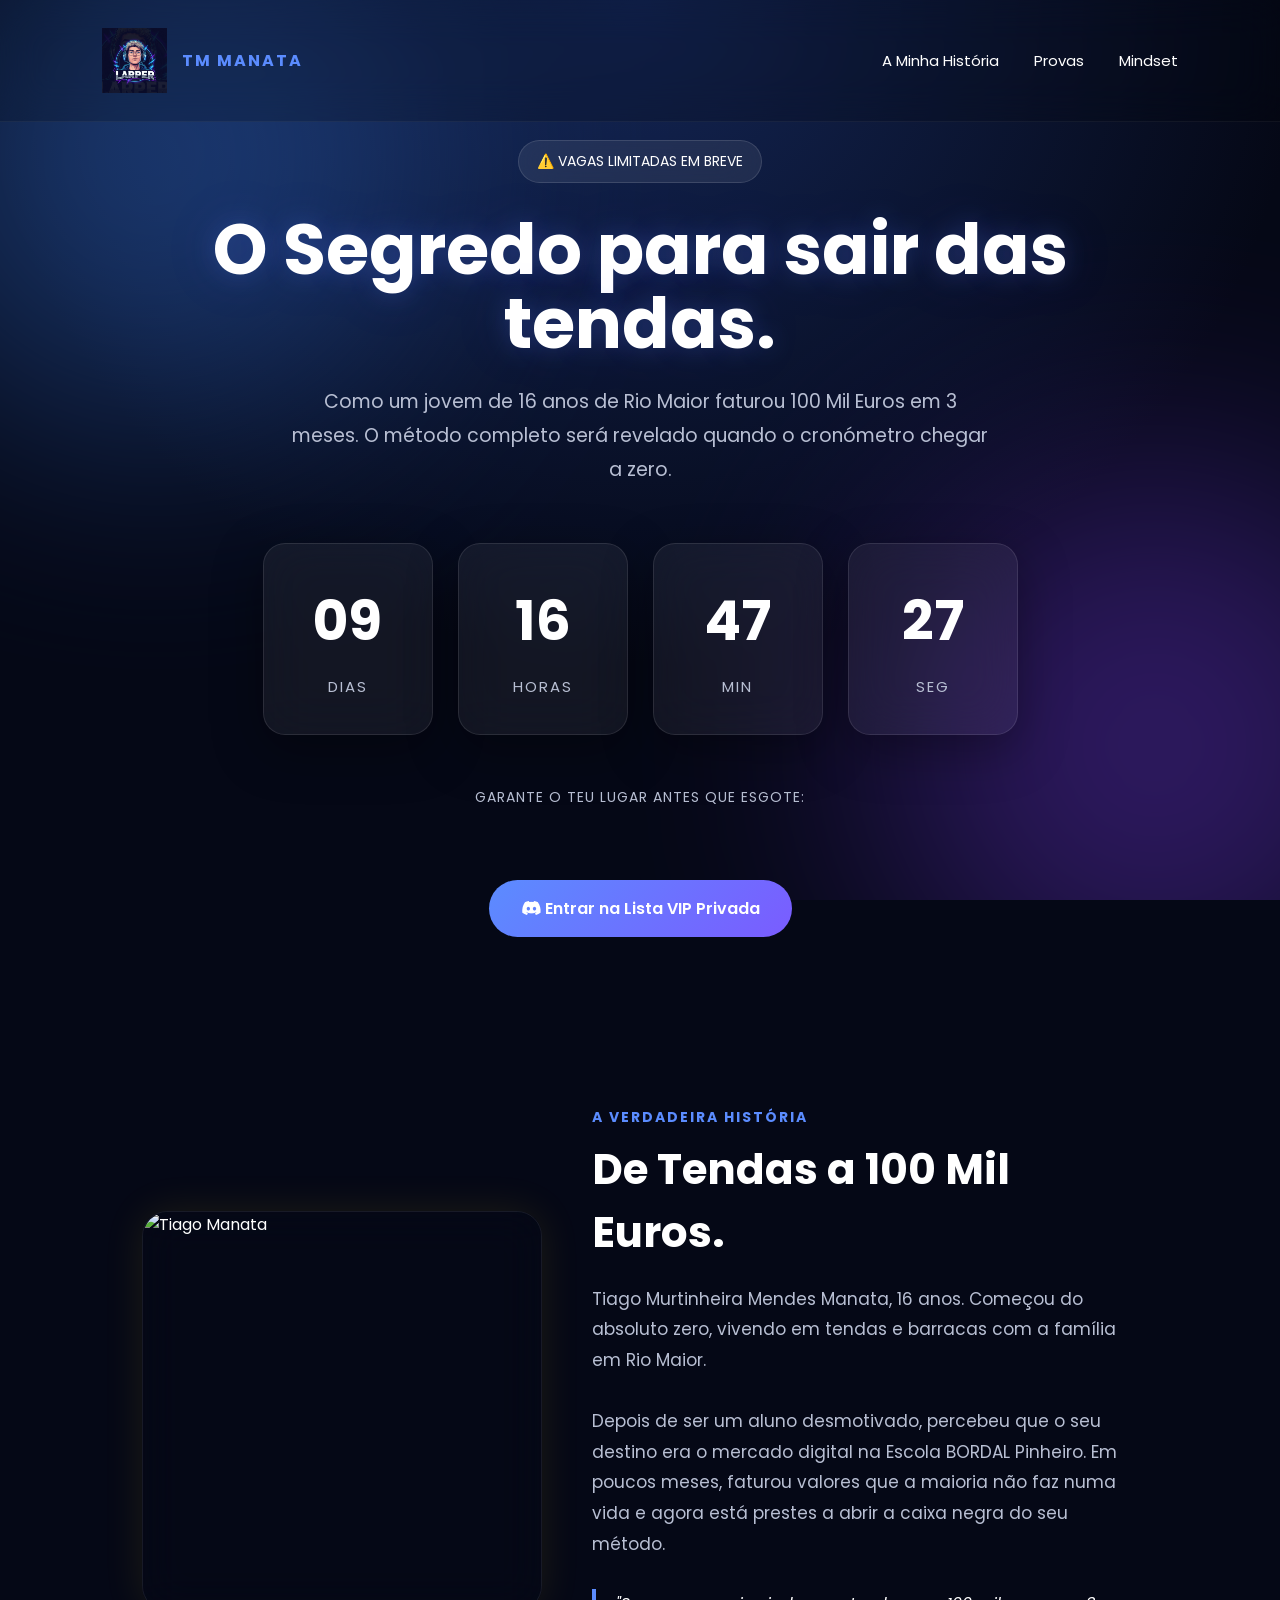
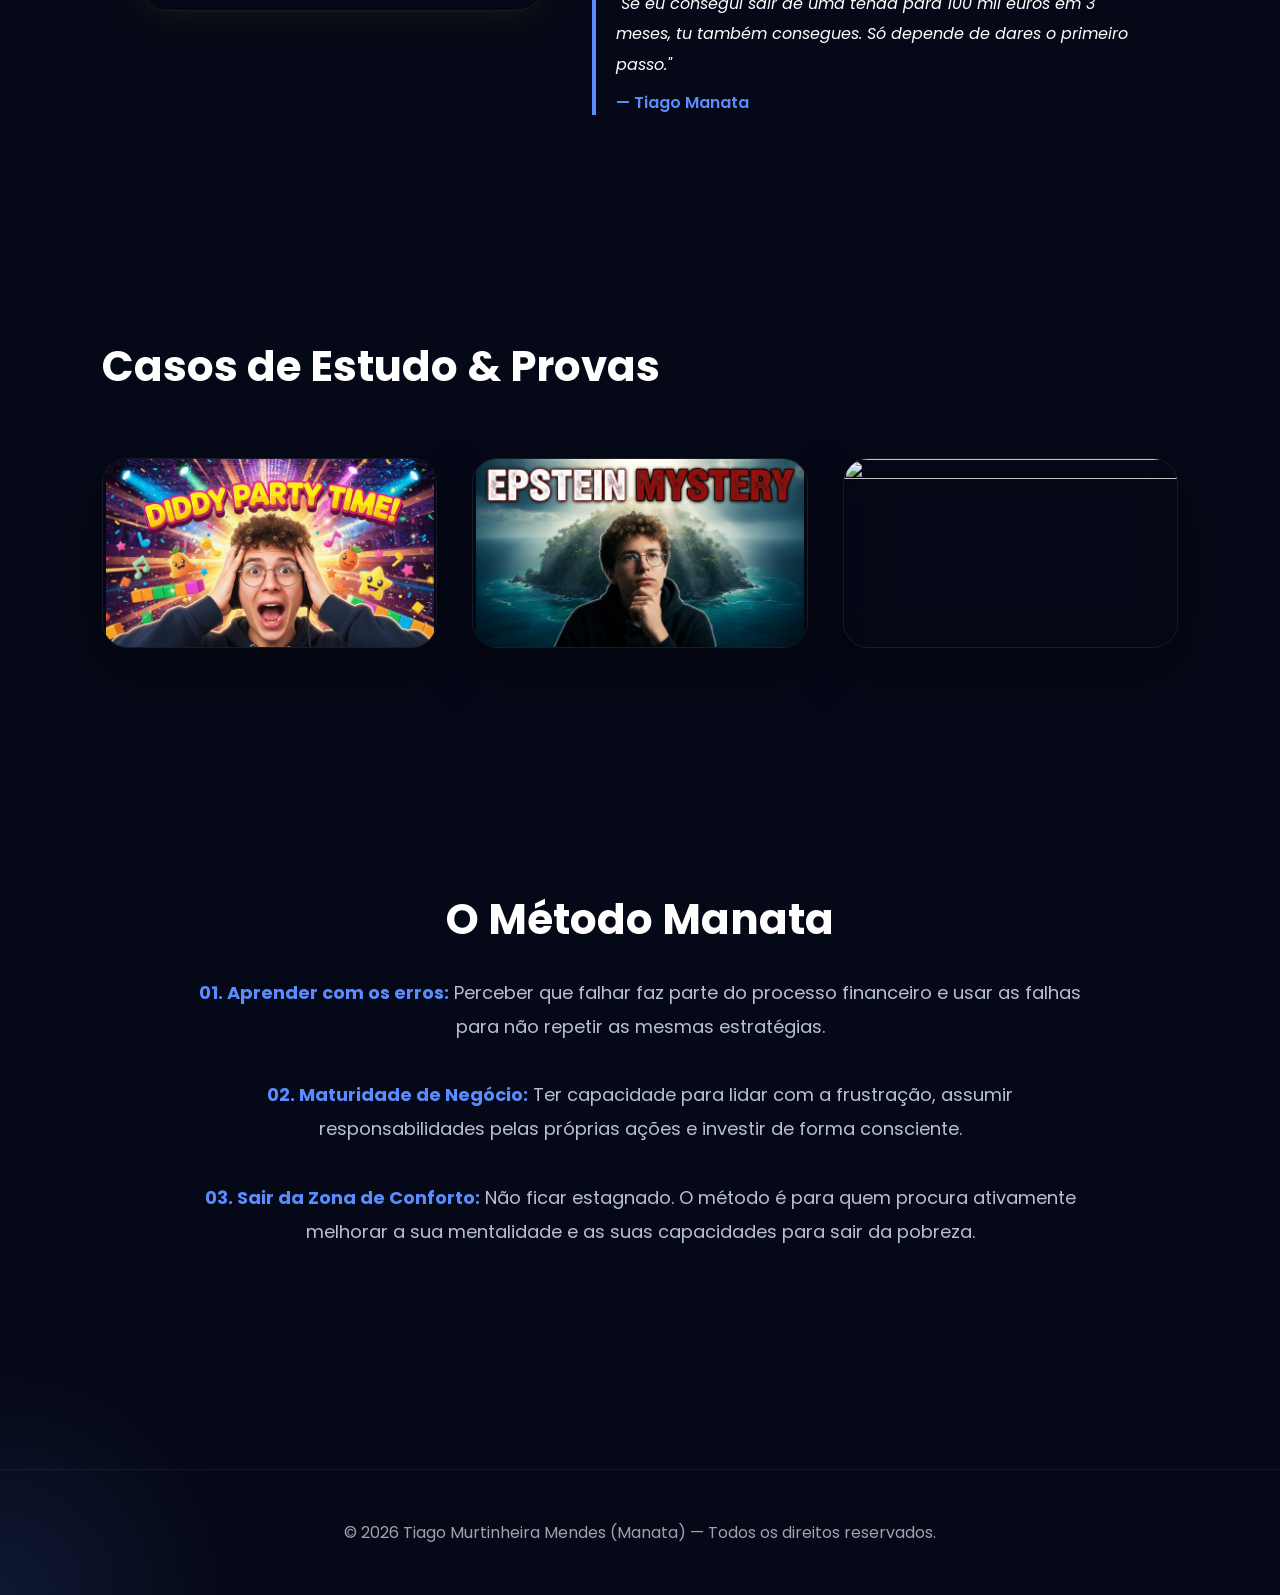
==== index.html @ be662aae "Update index.html" ====
<!DOCTYPE html>
<html lang="pt">

<head>
    <meta charset="UTF-8">
    <meta name="viewport" content="width=device-width, initial-scale=1.0">

    <title>TM MANATA - Coming Soon</title>

    <link rel="stylesheet" href="style.css">

    <link rel="preconnect" href="https://fonts.googleapis.com">
    <link rel="preconnect" href="https://fonts.gstatic.com" crossorigin>
    <link href="https://fonts.googleapis.com/css2?family=Poppins:wght@300;400;500;600;700;800;900&display=swap" rel="stylesheet">

    <link rel="stylesheet" href="https://cdnjs.cloudflare.com/ajax/libs/font-awesome/6.6.0/css/all.min.css">
</head>

<body>

    <div class="background">
        <div class="blur blur1"></div>
        <div class="blur blur2"></div>
    </div>

    <header>
        <div class="logo">
            <img src="larper_logo_v2.png" alt="Logo TM Manata">
            <span style="color: var(--primary);">TM MANATA</span>
        </div>
        <nav>
            <a href="#profile">A Minha História</a>
            <a href="#gallery">Provas</a>
            <a href="#about">Mindset</a>
        </nav>
    </header>

    <section class="hero">

        <span class="tag">
            ⚠️ VAGAS LIMITADAS EM BREVE
        </span>

        <h1>
            O Segredo para sair das tendas.
        </h1>

        <p>
            Como um jovem de 16 anos de Rio Maior faturou 100 Mil Euros em 3 meses.
            O método completo será revelado quando o cronómetro chegar a zero.
        </p>

        <div class="countdown">
            <div class="box">
                <h2 id="days">00</h2>
                <span>Dias</span>
            </div>

            <div class="box">
                <h2 id="hours">00</h2>
                <span>Horas</span>
            </div>

            <div class="box">
                <h2 id="minutes">00</h2>
                <span>Min</span>
            </div>

            <div class="box">
                <h2 id="seconds">00</h2>
                <span>Seg</span>
            </div>
        </div>

        <div class="buttons" style="display: flex; flex-direction: column; align-items: center; gap: 15px; width: 100%;">
            <p style="font-size: 14px; color: var(--text2); text-transform: uppercase; letter-spacing: 1px;">Garante o teu lugar antes que esgote:</p>
            <a href="https://discord.gg/t5rCtWuQvP" class="primary" target="_blank">
                <i class="fab fa-discord"></i>
                Entrar na Lista VIP Privada
            </a>
        </div>

    </section>

    <section id="profile" style="padding: 100px 8%; max-width: 1200px; margin: 0 auto;">
        <div style="display: flex; flex-wrap: wrap; gap: 50px; align-items: center; justify-content: center;">
            
            <div style="flex: 1; min-width: 300px; max-width: 400px;">
                <div class="card" style="cursor: default; transform: none; box-shadow: 0 0 40px rgba(255, 215, 0, 0.1);">
                    <img src="nova_foto_thumbnail.png" alt="Tiago Manata" style="width: 100%; height: auto; aspect-ratio: 1/1; object-fit: cover; border-radius: 25px;">
                </div>
            </div>

            <div style="flex: 1; min-width: 300px; text-align: left;">
                <h4 style="color: var(--primary); font-size: 14px; letter-spacing: 2px; text-transform: uppercase; margin-bottom: 10px;">A Verdadeira História</h4>
                <h2 style="font-size: 42px; margin-bottom: 20px; color: #fff;">De Tendas a 100 Mil Euros.</h2>
                <p style="font-size: 17px; color: var(--text2); line-height: 1.8;">
                    Tiago Murtinheira Mendes Manata, 16 anos. Começou do absoluto zero, vivendo em tendas e barracas com a família em Rio Maior. 
                    <br><br>
                    Depois de ser um aluno desmotivado, percebeu que o seu destino era o mercado digital na Escola BORDAL Pinheiro. Em poucos meses, faturou valores que a maioria não faz numa vida e agora está prestes a abrir a caixa negra do seu método.
                </p>
                <div style="margin-top: 30px; padding-left: 20px; border-left: 4px solid var(--primary);">
                    <p style="font-size: 16px; font-style: italic; color: #fff;">
                        "Se eu consegui sair de uma tenda para 100 mil euros em 3 meses, tu também consegues. Só depende de dares o primeiro passo."
                    </p>
                    <span style="display: block; margin-top: 10px; color: var(--primary); font-weight: 600;">— Tiago Manata</span>
                </div>
            </div>

        </div>
    </section>

    <section id="gallery">
        <h2>Casos de Estudo & Provas</h2>
        <div class="gallery">
            <div class="card">
                <img src="diddy_party_thumbnail.png">
            </div>
            <div class="card">
                <img src="epstein_mystery_thumbnail.png">
            </div>
            <div class="card">
                <img src="roblox_kids_thumbnail.png">
            </div>
        </div>
    </section>

    <section id="about">
        <h2>O Método Manata</h2>
        <p>
            <strong style="color: var(--primary);">01. Aprender com os erros:</strong> Perceber que falhar faz parte do processo financeiro e usar as falhas para não repetir as mesmas estratégias.
            <br><br>
            <strong style="color: var(--primary);">02. Maturidade de Negócio:</strong> Ter capacidade para lidar com a frustração, assumir responsabilidades pelas próprias ações e investir de forma consciente.
            <br><br>
            <strong style="color: var(--primary);">03. Sair da Zona de Conforto:</strong> Não ficar estagnado. O método é para quem procura ativamente melhorar a sua mentalidade e as suas capacidades para sair da pobreza.
        </p>
    </section>

    <footer>
        © 2026 Tiago Murtinheira Mendes (Manata) — Todos os direitos reservados.
    </footer>

    <script src="script.js?v=7"></script>

</body>
</html>
---- style.css ----
/* ===========================
   PROJECT STYLE
=========================== */

:root{

    --bg:#050816;
    --bg2:#0d1328;

    --card:rgba(255,255,255,.06);

    --border:rgba(255,255,255,.10);

    --text:#ffffff;
    --text2:#b8bfd3;

    --primary:#5B8CFF;
    --secondary:#7A5CFF;

    --radius:22px;

    --shadow:0 15px 50px rgba(0,0,0,.35);

}

*{

    margin:0;
    padding:0;
    box-sizing:border-box;

}

html{

    scroll-behavior:smooth;

}

body{

    background:var(--bg);

    color:var(--text);

    font-family:"Poppins",sans-serif;

    overflow-x:hidden;

}

/* ===========================
BACKGROUND
=========================== */

.background{

    position:fixed;

    inset:0;

    z-index:-10;

    overflow:hidden;

    background:
    radial-gradient(circle at top,#132554 0%,#050816 60%);

}

.blur{

    position:absolute;

    width:550px;

    height:550px;

    border-radius:50%;

    filter:blur(130px);

    opacity:.35;

    animation:float 14s ease-in-out infinite;

}

.blur1{

    background:#3B82F6;

    left:-120px;

    top:-120px;

}

.blur2{

    background:#7C3AED;

    right:-150px;

    bottom:-120px;

    animation-delay:5s;

}

@keyframes float{

    0%{

        transform:translateY(0) translateX(0);

    }

    50%{

        transform:translateY(-60px) translateX(50px);

    }

    100%{

        transform:translateY(0) translateX(0);

    }

}

/* ===========================
HEADER
=========================== */

header{

    width:100%;

    padding:28px 8%;

    display:flex;

    justify-content:space-between;

    align-items:center;

    position:fixed;

    top:0;

    backdrop-filter:blur(20px);

    background:rgba(0,0,0,.18);

    border-bottom:1px solid rgba(255,255,255,.05);

    z-index:1000;

}

.logo{

    display:flex;

    align-items:center;

    gap:15px;

}

/* LOGO CORRIGIDO: Aumentado de 42px para 65px */
.logo img{

    width:65px;
    height:auto;

}

.logo span{

    font-weight:700;

    letter-spacing:2px;

}

nav{

    display:flex;

    gap:35px;

}

nav a{

    color:white;

    text-decoration:none;

    transition:.3s;

    font-size:15px;

}

nav a:hover{

    color:var(--primary);

}

/* ===========================
HERO
=========================== */

.hero{

    min-height:100vh;

    display:flex;

    justify-content:center;

    align-items:center;

    flex-direction:column;

    text-align:center;

    padding:140px 20px 70px;

}

.tag{

    background:rgba(255,255,255,.08);

    border:1px solid rgba(255,255,255,.12);

    padding:10px 18px;

    border-radius:999px;

    font-size:14px;

    margin-bottom:30px;

    backdrop-filter:blur(20px);

}

.hero h1{

    font-size:70px;

    max-width:900px;

    line-height:1.05;

    margin-bottom:25px;

}

.hero p{

    color:var(--text2);

    max-width:700px;

    font-size:19px;

    line-height:1.8;

    margin-bottom:55px;

}

/* ===========================
COUNTDOWN
=========================== */

.countdown{

    display:grid;

    grid-template-columns:repeat(4,170px);

    gap:25px;

    margin-bottom:50px;

}

.box{

    background:var(--card);

    border:1px solid var(--border);

    border-radius:var(--radius);

    backdrop-filter:blur(25px);

    padding:35px;

    box-shadow:var(--shadow);

    transition:.35s;

}

.box:hover{

    transform:translateY(-10px);

    border-color:var(--primary);

}

.box h2{

    font-size:55px;

    margin-bottom:12px;

}

.box span{

    color:var(--text2);

    font-size:15px;

    letter-spacing:2px;

    text-transform:uppercase;

}

/* ===========================
BUTTONS
=========================== */

.buttons{

    display:flex;

    gap:20px;

    flex-wrap:wrap;

}

.buttons a{

    text-decoration:none;

    padding:16px 32px;

    border-radius:999px;

    font-weight:600;

    transition:.35s;

}

.primary{

    background:linear-gradient(135deg,var(--primary),var(--secondary));

    color:white;

}

.primary:hover{

    transform:translateY(-5px);

    box-shadow:0 15px 40px rgba(91,140,255,.4);

}

.secondary{

    border:1px solid rgba(255,255,255,.12);

    color:white;

    backdrop-filter:blur(20px);

}

.secondary:hover{

    background:rgba(255,255,255,.08);

}

/* ===========================
SECTION
=========================== */

section{

    padding:120px 8%;

}

section h2{

    font-size:42px;

    margin-bottom:25px;

}

section p{

    color:var(--text2);

    line-height:1.9;

}

/* ==========================================
   GALLERY (CORRIGIDO SEM CORTES)
========================================== */

.gallery{

    display:grid;

    grid-template-columns:repeat(auto-fit,minmax(320px,1fr));

    gap:35px;

    margin-top:60px;

}

.card{

    position:relative;

    overflow:hidden;

    border-radius:25px;

    background:transparent;

    border:1px solid rgba(255,255,255,.08);

    backdrop-filter:blur(20px);

    transition:.45s;

    box-shadow:0 20px 50px rgba(0,0,0,.35);

    display: flex;

    align-items: center;

    justify-content: center;

}

.card img{

    width:100%;

    height:auto;

    aspect-ratio: 16 / 9;

    object-fit: contain;

    display:block;

    transition:.4s;

}

.card::before{

    content:"";

    position:absolute;

    inset:0;

    background:linear-gradient(to top,
    rgba(0,0,0,.40),
    transparent);

    opacity:0;

    transition:.4s;

    z-index: 1;

    pointer-events: none;

}

.card:hover{

    transform:translateY(-15px);

    border-color:var(--primary);

}

.card:hover::before{

    opacity:1;

}

/* Zoom removido para as imagens não saírem das bordas redondas */
.card:hover img{

    transform: none;

}

/* ==========================================
ABOUT
========================================== */

#about{

    text-align:center;

    max-width:1100px;

    margin:auto;

}

#about p{

    font-size:18px;

    margin-top:20px;

}

/* ==========================================
SOCIALS
========================================== */

.socials{

    display:flex;

    justify-content:center;

    gap:30px;

    margin-top:45px;

}

.socials a{

    width:65px;

    height:65px;

    border-radius:50%;

    display:flex;

    justify-content:center;

    align-items:center;

    font-size:24px;

    text-decoration:none;

    color:white;

    background:rgba(255,255,255,.05);

    border:1px solid rgba(255,255,255,.08);

    transition:.35s;

    backdrop-filter:blur(15px);

}

.socials a:hover{

    transform:translateY(-8px);

    background:linear-gradient(135deg,var(--primary),var(--secondary));

}

/* ==========================================
FOOTER
========================================== */

footer{

    text-align:center;

    padding:50px;

    color:#9ca3af;

    border-top:1px solid rgba(255,255,255,.06);

    margin-top:100px;

}

/* ==========================================
SCROLLBAR
========================================== */

::-webkit-scrollbar{

    width:10px;

}

::-webkit-scrollbar-track{

    background:#070b18;

}

::-webkit-scrollbar-thumb{

    background:linear-gradient(var(--primary),var(--secondary));

    border-radius:20px;

}

/* ==========================================
ANIMATIONS
========================================== */

.hero h1{

    animation:fadeUp 1s ease;

}

.hero p{

    animation:fadeUp 1.2s ease;

}

.countdown{

    animation:fadeUp 1.4s ease;

}

.buttons{

    animation:fadeUp 1.6s ease;

}

@keyframes fadeUp{

    from{

        opacity:0;

        transform:translateY(40px);

    }

    to{

        opacity:1;

        transform:translateY(0);

    }

}

/* Glow */

.hero h1{

    text-shadow:
    0 0 25px rgba(91,140,255,.25),
    0 0 60px rgba(122,92,255,.15);

}

/* ==========================================
MOUSE LIGHT
========================================== */

body::after{

    content:"";

    position:fixed;

    width:500px;

    height:500px;

    background:radial-gradient(circle,
    rgba(91,140,255,.12),
    transparent 70%);

    pointer-events:none;

    left:var(--x);

    top:var(--y);

    transform:translate(-50%,-50%);

    z-index:-1;

}

/* ==========================================
RESPONSIVE
========================================== */

@media(max-width:1100px){

.countdown{

grid-template-columns:repeat(2,170px);

}

.hero h1{

font-size:58px;

}

}

@media(max-width:900px){

nav{

display:none;

}

.hero h1{

font-size:48px;

}

section{

padding:90px 25px;

}

}

@media(max-width:650px){

.hero h1{

font-size:36px;

}

.hero p{

font-size:17px;

}

.countdown{

grid-template-columns:repeat(2,140px);

gap:18px;

}

.box{

padding:25px;

}

.box h2{

font-size:42px;

}

.buttons{

flex-direction:column;

width:100%;

}

.buttons a{

width:100%;

text-align:center;

}

.gallery{

grid-template-columns:1fr;

}

.socials{

gap:18px;

}

.socials a{

width:55px;

height:55px;

}

}

@media(max-width:430px){

.countdown{

grid-template-columns:1fr 1fr;

}

.box{

padding:18px;

}

.box h2{

font-size:34px;

}

.hero{

padding-top:120px;

}

.logo span{

display:none;

}

}

/* ==========================================
END
========================================== */
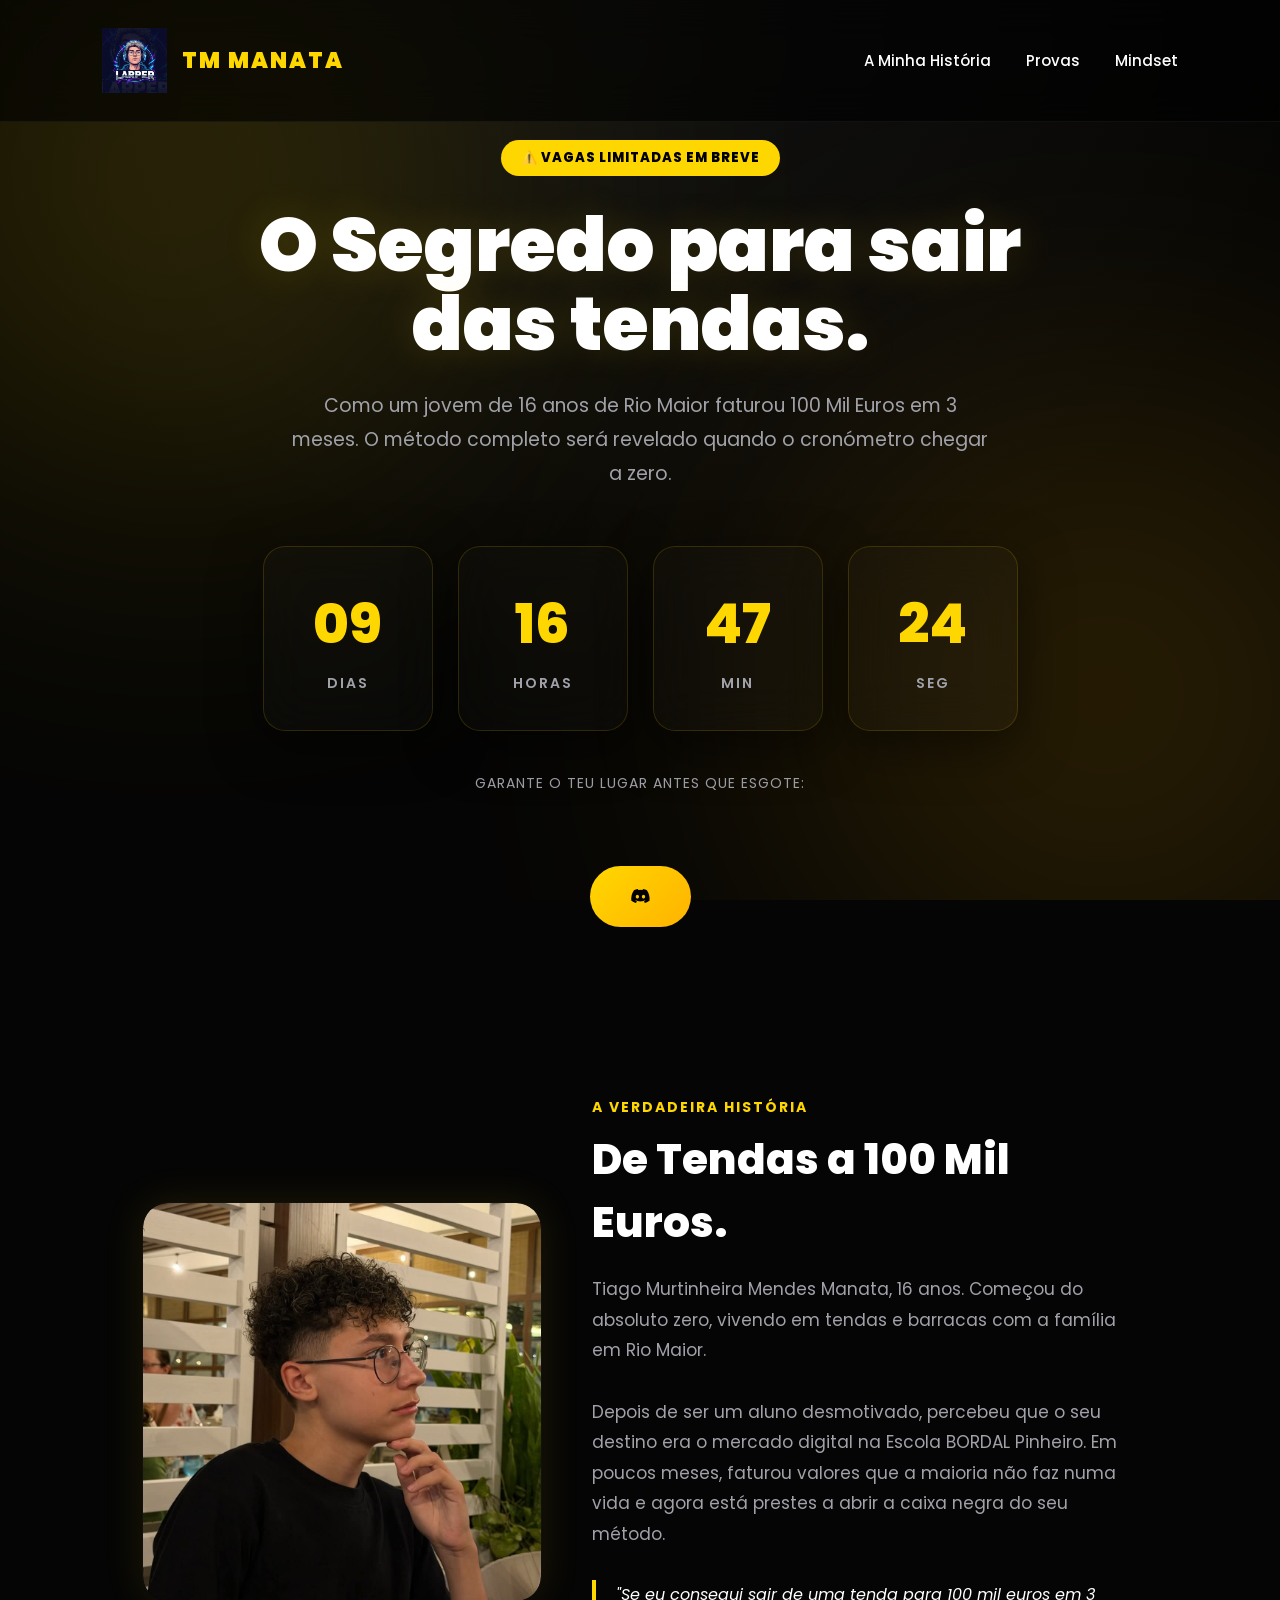
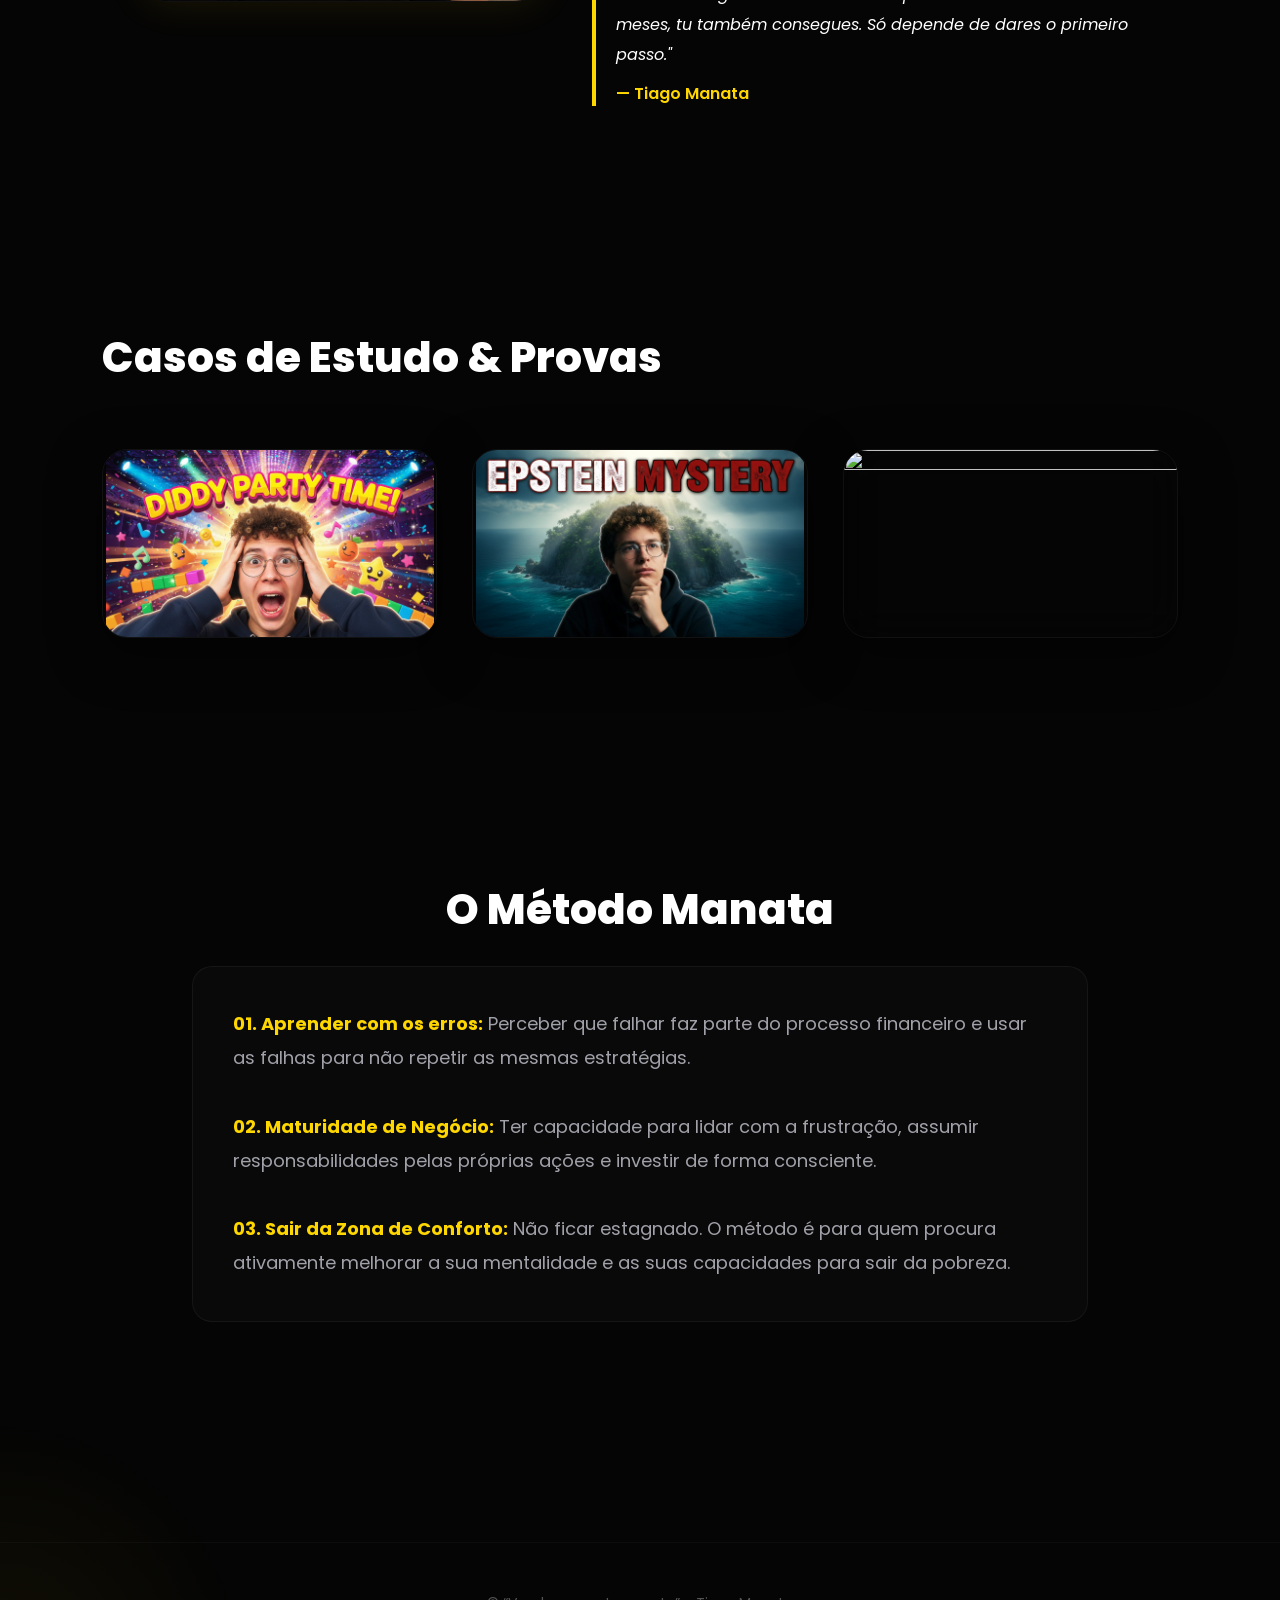
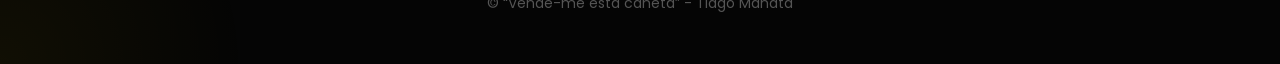
==== commit 4a38959f: "Update index.html" ====
--- a/index.html
+++ b/index.html
@@ -76,7 +76,6 @@
             <p style="font-size: 14px; color: var(--text2); text-transform: uppercase; letter-spacing: 1px;">Garante o teu lugar antes que esgote:</p>
             <a href="https://discord.gg/t5rCtWuQvP" class="primary" target="_blank">
                 <i class="fab fa-discord"></i>
-                Entrar na Lista VIP Privada
             </a>
         </div>
 
@@ -87,7 +86,7 @@
             
             <div style="flex: 1; min-width: 300px; max-width: 400px;">
                 <div class="card" style="cursor: default; transform: none; box-shadow: 0 0 40px rgba(255, 215, 0, 0.1);">
-                    <img src="nova_foto_thumbnail.png" alt="Tiago Manata" style="width: 100%; height: auto; aspect-ratio: 1/1; object-fit: cover; border-radius: 25px;">
+                    <img src="FB_IMG_1783521439445.jpg" alt="Tiago Manata" style="width: 100%; height: auto; aspect-ratio: 1/1; object-fit: cover; border-radius: 25px;">
                 </div>
             </div>
 
@@ -137,7 +136,7 @@
     </section>
 
     <footer>
-        © 2026 Tiago Murtinheira Mendes (Manata) — Todos os direitos reservados.
+        © “Vende-me esta caneta” - Tiago Manata
     </footer>
 
     <script src="script.js?v=7"></script>
--- a/style.css
+++ b/style.css
@@ -1,133 +1,82 @@
 /* ===========================
-   PROJECT STYLE
+   PROJECT STYLE - TEMA GURU
 =========================== */
 
 :root{
-
-    --bg:#050816;
-    --bg2:#0d1328;
-
-    --card:rgba(255,255,255,.06);
-
-    --border:rgba(255,255,255,.10);
+    /* Fundo super escuro (preto premium) */
+    --bg:#050505;
+    --bg2:#0a0a0a;
+
+    --card:rgba(255,255,255,.02);
+    --border:rgba(255,215,0,.15); /* Borda subtil dourada */
 
     --text:#ffffff;
-    --text2:#b8bfd3;
-
-    --primary:#5B8CFF;
-    --secondary:#7A5CFF;
+    --text2:#a1a1aa;
+
+    /* Amarelos/Dourados característicos do site TM Manata */
+    --primary:#FFD700;
+    --secondary:#FFB300;
 
     --radius:22px;
-
-    --shadow:0 15px 50px rgba(0,0,0,.35);
-
+    --shadow:0 15px 50px rgba(0,0,0,.5);
 }
 
 *{
-
     margin:0;
     padding:0;
     box-sizing:border-box;
-
 }
 
 html{
-
     scroll-behavior:smooth;
-
 }
 
 body{
-
     background:var(--bg);
-
     color:var(--text);
-
     font-family:"Poppins",sans-serif;
-
     overflow-x:hidden;
-
-}
-
-/* ===========================
-BACKGROUND
+}
+
+/* ===========================
+BACKGROUND (Tons Dourados e Pretos)
 =========================== */
 
 .background{
-
     position:fixed;
-
     inset:0;
-
     z-index:-10;
-
     overflow:hidden;
-
-    background:
-    radial-gradient(circle at top,#132554 0%,#050816 60%);
-
+    background: radial-gradient(circle at top,#111111 0%,#050505 60%);
 }
 
 .blur{
-
     position:absolute;
-
-    width:550px;
-
-    height:550px;
-
+    width:650px;
+    height:650px;
     border-radius:50%;
-
-    filter:blur(130px);
-
-    opacity:.35;
-
+    filter:blur(150px);
+    opacity:.15; /* Mais subtil para não ofuscar o texto */
     animation:float 14s ease-in-out infinite;
-
 }
 
 .blur1{
-
-    background:#3B82F6;
-
-    left:-120px;
-
-    top:-120px;
-
+    background:var(--primary);
+    left:-150px;
+    top:-150px;
 }
 
 .blur2{
-
-    background:#7C3AED;
-
+    background:var(--secondary);
     right:-150px;
-
     bottom:-120px;
-
     animation-delay:5s;
-
 }
 
 @keyframes float{
-
-    0%{
-
-        transform:translateY(0) translateX(0);
-
-    }
-
-    50%{
-
-        transform:translateY(-60px) translateX(50px);
-
-    }
-
-    100%{
-
-        transform:translateY(0) translateX(0);
-
-    }
-
+    0%{ transform:translateY(0) translateX(0); }
+    50%{ transform:translateY(-60px) translateX(50px); }
+    100%{ transform:translateY(0) translateX(0); }
 }
 
 /* ===========================
@@ -135,81 +84,51 @@
 =========================== */
 
 header{
-
     width:100%;
-
     padding:28px 8%;
-
     display:flex;
-
     justify-content:space-between;
-
     align-items:center;
-
     position:fixed;
-
     top:0;
-
     backdrop-filter:blur(20px);
-
-    background:rgba(0,0,0,.18);
-
+    background:rgba(0,0,0,.6);
     border-bottom:1px solid rgba(255,255,255,.05);
-
     z-index:1000;
-
 }
 
 .logo{
-
     display:flex;
-
     align-items:center;
-
     gap:15px;
-
-}
-
-/* LOGO CORRIGIDO: Aumentado de 42px para 65px */
+}
+
 .logo img{
-
     width:65px;
     height:auto;
-
 }
 
 .logo span{
-
-    font-weight:700;
-
+    font-weight:900;
     letter-spacing:2px;
-
+    font-size: 22px;
 }
 
 nav{
-
     display:flex;
-
     gap:35px;
-
 }
 
 nav a{
-
     color:white;
-
     text-decoration:none;
-
     transition:.3s;
-
     font-size:15px;
-
+    font-weight: 500;
 }
 
 nav a:hover{
-
     color:var(--primary);
-
 }
 
 /* ===========================
@@ -217,314 +136,186 @@
 =========================== */
 
 .hero{
-
     min-height:100vh;
-
     display:flex;
-
     justify-content:center;
-
     align-items:center;
-
     flex-direction:column;
-
     text-align:center;
-
     padding:140px 20px 70px;
-
 }
 
 .tag{
-
-    background:rgba(255,255,255,.08);
-
-    border:1px solid rgba(255,255,255,.12);
-
-    padding:10px 18px;
-
+    background:var(--primary);
+    color: #000;
+    padding:8px 20px;
     border-radius:999px;
-
+    font-size:13px;
+    font-weight: 800;
+    letter-spacing: 1px;
+    margin-bottom:30px;
+}
+
+.hero h1{
+    font-size:75px;
+    font-weight: 900;
+    max-width:900px;
+    line-height:1.05;
+    margin-bottom:25px;
+}
+
+.hero p{
+    color:var(--text2);
+    max-width:700px;
+    font-size:19px;
+    line-height:1.8;
+    margin-bottom:55px;
+}
+
+/* ===========================
+COUNTDOWN
+=========================== */
+
+.countdown{
+    display:grid;
+    grid-template-columns:repeat(4,170px);
+    gap:25px;
+    margin-bottom:40px;
+}
+
+.box{
+    background:var(--card);
+    border:1px solid var(--border);
+    border-radius:var(--radius);
+    backdrop-filter:blur(25px);
+    padding:35px;
+    box-shadow:var(--shadow);
+    transition:.35s;
+}
+
+.box:hover{
+    transform:translateY(-10px);
+    border-color:var(--primary);
+    box-shadow: 0 15px 40px rgba(255, 215, 0, 0.1);
+}
+
+.box h2{
+    font-size:55px;
+    font-weight: 800;
+    color: var(--primary);
+    margin-bottom:5px;
+}
+
+.box span{
+    color:var(--text2);
     font-size:14px;
-
-    margin-bottom:30px;
-
+    font-weight: 600;
+    letter-spacing:2px;
+    text-transform:uppercase;
+}
+
+/* ===========================
+BUTTONS
+=========================== */
+
+.buttons{
+    display:flex;
+    gap:20px;
+    flex-wrap:wrap;
+}
+
+.buttons a{
+    text-decoration:none;
+    padding:18px 40px;
+    border-radius:999px;
+    font-weight:800;
+    font-size: 16px;
+    transition:.35s;
+    text-transform: uppercase;
+    letter-spacing: 1px;
+}
+
+.primary{
+    background:linear-gradient(135deg,var(--primary),var(--secondary));
+    color:#000 !important; /* Texto preto para contrastar com amarelo */
+}
+
+.primary:hover{
+    transform:translateY(-5px);
+    box-shadow:0 15px 40px rgba(255,215,0,.3);
+}
+
+/* ===========================
+SECTION & GALLERY
+=========================== */
+
+section{
+    padding:120px 8%;
+}
+
+section h2{
+    font-size:42px;
+    font-weight: 800;
+    margin-bottom:25px;
+}
+
+section p{
+    color:var(--text2);
+    line-height:1.9;
+}
+
+.gallery{
+    display:grid;
+    grid-template-columns:repeat(auto-fit,minmax(320px,1fr));
+    gap:35px;
+    margin-top:60px;
+}
+
+.card{
+    position:relative;
+    overflow:hidden;
+    border-radius:25px;
+    background:transparent;
+    border:1px solid rgba(255,255,255,.05);
     backdrop-filter:blur(20px);
-
-}
-
-.hero h1{
-
-    font-size:70px;
-
-    max-width:900px;
-
-    line-height:1.05;
-
-    margin-bottom:25px;
-
-}
-
-.hero p{
-
-    color:var(--text2);
-
-    max-width:700px;
-
-    font-size:19px;
-
-    line-height:1.8;
-
-    margin-bottom:55px;
-
-}
-
-/* ===========================
-COUNTDOWN
-=========================== */
-
-.countdown{
-
-    display:grid;
-
-    grid-template-columns:repeat(4,170px);
-
-    gap:25px;
-
-    margin-bottom:50px;
-
-}
-
-.box{
-
-    background:var(--card);
-
-    border:1px solid var(--border);
-
-    border-radius:var(--radius);
-
-    backdrop-filter:blur(25px);
-
-    padding:35px;
-
+    transition:.45s;
     box-shadow:var(--shadow);
-
-    transition:.35s;
-
-}
-
-.box:hover{
-
-    transform:translateY(-10px);
-
+    display: flex;
+    align-items: center;
+    justify-content: center;
+}
+
+.card img{
+    width:100%;
+    height:auto;
+    aspect-ratio: 16 / 9;
+    object-fit: contain;
+    display:block;
+    transition:.4s;
+}
+
+.card::before{
+    content:"";
+    position:absolute;
+    inset:0;
+    background:linear-gradient(to top, rgba(0,0,0,.40), transparent);
+    opacity:0;
+    transition:.4s;
+    z-index: 1;
+    pointer-events: none;
+}
+
+.card:hover{
+    transform:translateY(-15px);
     border-color:var(--primary);
-
-}
-
-.box h2{
-
-    font-size:55px;
-
-    margin-bottom:12px;
-
-}
-
-.box span{
-
-    color:var(--text2);
-
-    font-size:15px;
-
-    letter-spacing:2px;
-
-    text-transform:uppercase;
-
-}
-
-/* ===========================
-BUTTONS
-=========================== */
-
-.buttons{
-
-    display:flex;
-
-    gap:20px;
-
-    flex-wrap:wrap;
-
-}
-
-.buttons a{
-
-    text-decoration:none;
-
-    padding:16px 32px;
-
-    border-radius:999px;
-
-    font-weight:600;
-
-    transition:.35s;
-
-}
-
-.primary{
-
-    background:linear-gradient(135deg,var(--primary),var(--secondary));
-
-    color:white;
-
-}
-
-.primary:hover{
-
-    transform:translateY(-5px);
-
-    box-shadow:0 15px 40px rgba(91,140,255,.4);
-
-}
-
-.secondary{
-
-    border:1px solid rgba(255,255,255,.12);
-
-    color:white;
-
-    backdrop-filter:blur(20px);
-
-}
-
-.secondary:hover{
-
-    background:rgba(255,255,255,.08);
-
-}
-
-/* ===========================
-SECTION
-=========================== */
-
-section{
-
-    padding:120px 8%;
-
-}
-
-section h2{
-
-    font-size:42px;
-
-    margin-bottom:25px;
-
-}
-
-section p{
-
-    color:var(--text2);
-
-    line-height:1.9;
-
-}
-
-/* ==========================================
-   GALLERY (CORRIGIDO SEM CORTES)
-========================================== */
-
-.gallery{
-
-    display:grid;
-
-    grid-template-columns:repeat(auto-fit,minmax(320px,1fr));
-
-    gap:35px;
-
-    margin-top:60px;
-
-}
-
-.card{
-
-    position:relative;
-
-    overflow:hidden;
-
-    border-radius:25px;
-
-    background:transparent;
-
-    border:1px solid rgba(255,255,255,.08);
-
-    backdrop-filter:blur(20px);
-
-    transition:.45s;
-
-    box-shadow:0 20px 50px rgba(0,0,0,.35);
-
-    display: flex;
-
-    align-items: center;
-
-    justify-content: center;
-
-}
-
-.card img{
-
-    width:100%;
-
-    height:auto;
-
-    aspect-ratio: 16 / 9;
-
-    object-fit: contain;
-
-    display:block;
-
-    transition:.4s;
-
-}
-
-.card::before{
-
-    content:"";
-
-    position:absolute;
-
-    inset:0;
-
-    background:linear-gradient(to top,
-    rgba(0,0,0,.40),
-    transparent);
-
-    opacity:0;
-
-    transition:.4s;
-
-    z-index: 1;
-
-    pointer-events: none;
-
-}
-
-.card:hover{
-
-    transform:translateY(-15px);
-
-    border-color:var(--primary);
-
 }
 
 .card:hover::before{
-
     opacity:1;
-
-}
-
-/* Zoom removido para as imagens não saírem das bordas redondas */
+}
+
 .card:hover img{
-
     transform: none;
-
 }
 
 /* ==========================================
@@ -532,75 +323,19 @@
 ========================================== */
 
 #about{
-
     text-align:center;
-
     max-width:1100px;
-
     margin:auto;
-
 }
 
 #about p{
-
     font-size:18px;
-
     margin-top:20px;
-
-}
-
-/* ==========================================
-SOCIALS
-========================================== */
-
-.socials{
-
-    display:flex;
-
-    justify-content:center;
-
-    gap:30px;
-
-    margin-top:45px;
-
-}
-
-.socials a{
-
-    width:65px;
-
-    height:65px;
-
-    border-radius:50%;
-
-    display:flex;
-
-    justify-content:center;
-
-    align-items:center;
-
-    font-size:24px;
-
-    text-decoration:none;
-
-    color:white;
-
-    background:rgba(255,255,255,.05);
-
-    border:1px solid rgba(255,255,255,.08);
-
-    transition:.35s;
-
-    backdrop-filter:blur(15px);
-
-}
-
-.socials a:hover{
-
-    transform:translateY(-8px);
-
-    background:linear-gradient(135deg,var(--primary),var(--secondary));
-
+    text-align: left;
+    background: rgba(255,255,255,0.02);
+    padding: 40px;
+    border-radius: 20px;
+    border: 1px solid rgba(255,255,255,0.05);
 }
 
 /* ==========================================
@@ -608,99 +343,37 @@
 ========================================== */
 
 footer{
-
     text-align:center;
-
     padding:50px;
-
-    color:#9ca3af;
-
-    border-top:1px solid rgba(255,255,255,.06);
-
+    color:#555;
+    font-size: 14px;
+    border-top:1px solid rgba(255,255,255,.03);
     margin-top:100px;
-
 }
 
 /* ==========================================
-SCROLLBAR
+SCROLLBAR & ANIMATIONS
 ========================================== */
 
-::-webkit-scrollbar{
-
-    width:10px;
-
-}
-
-::-webkit-scrollbar-track{
-
-    background:#070b18;
-
-}
-
+::-webkit-scrollbar{ width:10px; }
+::-webkit-scrollbar-track{ background:#050505; }
 ::-webkit-scrollbar-thumb{
-
     background:linear-gradient(var(--primary),var(--secondary));
-
     border-radius:20px;
-
-}
-
-/* ==========================================
-ANIMATIONS
-========================================== */
+}
+
+.hero h1{ animation:fadeUp 1s ease; }
+.hero p{ animation:fadeUp 1.2s ease; }
+.countdown{ animation:fadeUp 1.4s ease; }
+.buttons{ animation:fadeUp 1.6s ease; }
+
+@keyframes fadeUp{
+    from{ opacity:0; transform:translateY(40px); }
+    to{ opacity:1; transform:translateY(0); }
+}
 
 .hero h1{
-
-    animation:fadeUp 1s ease;
-
-}
-
-.hero p{
-
-    animation:fadeUp 1.2s ease;
-
-}
-
-.countdown{
-
-    animation:fadeUp 1.4s ease;
-
-}
-
-.buttons{
-
-    animation:fadeUp 1.6s ease;
-
-}
-
-@keyframes fadeUp{
-
-    from{
-
-        opacity:0;
-
-        transform:translateY(40px);
-
-    }
-
-    to{
-
-        opacity:1;
-
-        transform:translateY(0);
-
-    }
-
-}
-
-/* Glow */
-
-.hero h1{
-
-    text-shadow:
-    0 0 25px rgba(91,140,255,.25),
-    0 0 60px rgba(122,92,255,.15);
-
+    text-shadow: 0 0 40px rgba(255,215,0,.15);
 }
 
 /* ==========================================
@@ -708,29 +381,16 @@
 ========================================== */
 
 body::after{
-
     content:"";
-
     position:fixed;
-
     width:500px;
-
     height:500px;
-
-    background:radial-gradient(circle,
-    rgba(91,140,255,.12),
-    transparent 70%);
-
+    background:radial-gradient(circle, rgba(255,215,0,.05), transparent 70%);
     pointer-events:none;
-
     left:var(--x);
-
     top:var(--y);
-
     transform:translate(-50%,-50%);
-
     z-index:-1;
-
 }
 
 /* ==========================================
@@ -738,149 +398,31 @@
 ========================================== */
 
 @media(max-width:1100px){
-
-.countdown{
-
-grid-template-columns:repeat(2,170px);
-
-}
-
-.hero h1{
-
-font-size:58px;
-
-}
-
+    .countdown{ grid-template-columns:repeat(2,170px); }
+    .hero h1{ font-size:58px; }
 }
 
 @media(max-width:900px){
-
-nav{
-
-display:none;
-
-}
-
-.hero h1{
-
-font-size:48px;
-
-}
-
-section{
-
-padding:90px 25px;
-
-}
-
+    nav{ display:none; }
+    .hero h1{ font-size:48px; }
+    section{ padding:90px 25px; }
 }
 
 @media(max-width:650px){
-
-.hero h1{
-
-font-size:36px;
-
-}
-
-.hero p{
-
-font-size:17px;
-
-}
-
-.countdown{
-
-grid-template-columns:repeat(2,140px);
-
-gap:18px;
-
-}
-
-.box{
-
-padding:25px;
-
-}
-
-.box h2{
-
-font-size:42px;
-
-}
-
-.buttons{
-
-flex-direction:column;
-
-width:100%;
-
-}
-
-.buttons a{
-
-width:100%;
-
-text-align:center;
-
-}
-
-.gallery{
-
-grid-template-columns:1fr;
-
-}
-
-.socials{
-
-gap:18px;
-
-}
-
-.socials a{
-
-width:55px;
-
-height:55px;
-
-}
-
+    .hero h1{ font-size:36px; }
+    .hero p{ font-size:17px; }
+    .countdown{ grid-template-columns:repeat(2,140px); gap:18px; }
+    .box{ padding:25px; }
+    .box h2{ font-size:42px; }
+    .buttons{ flex-direction:column; width:100%; }
+    .buttons a{ width:100%; text-align:center; }
+    .gallery{ grid-template-columns:1fr; }
 }
 
 @media(max-width:430px){
-
-.countdown{
-
-grid-template-columns:1fr 1fr;
-
-}
-
-.box{
-
-padding:18px;
-
-}
-
-.box h2{
-
-font-size:34px;
-
-}
-
-.hero{
-
-padding-top:120px;
-
-}
-
-.logo span{
-
-display:none;
-
-}
-
-}
-
-/* ==========================================
-END
-========================================== */
+    .countdown{ grid-template-columns:1fr 1fr; }
+    .box{ padding:18px; }
+    .box h2{ font-size:34px; }
+    .hero{ padding-top:120px; }
+    .logo span{ display:none; }
+}
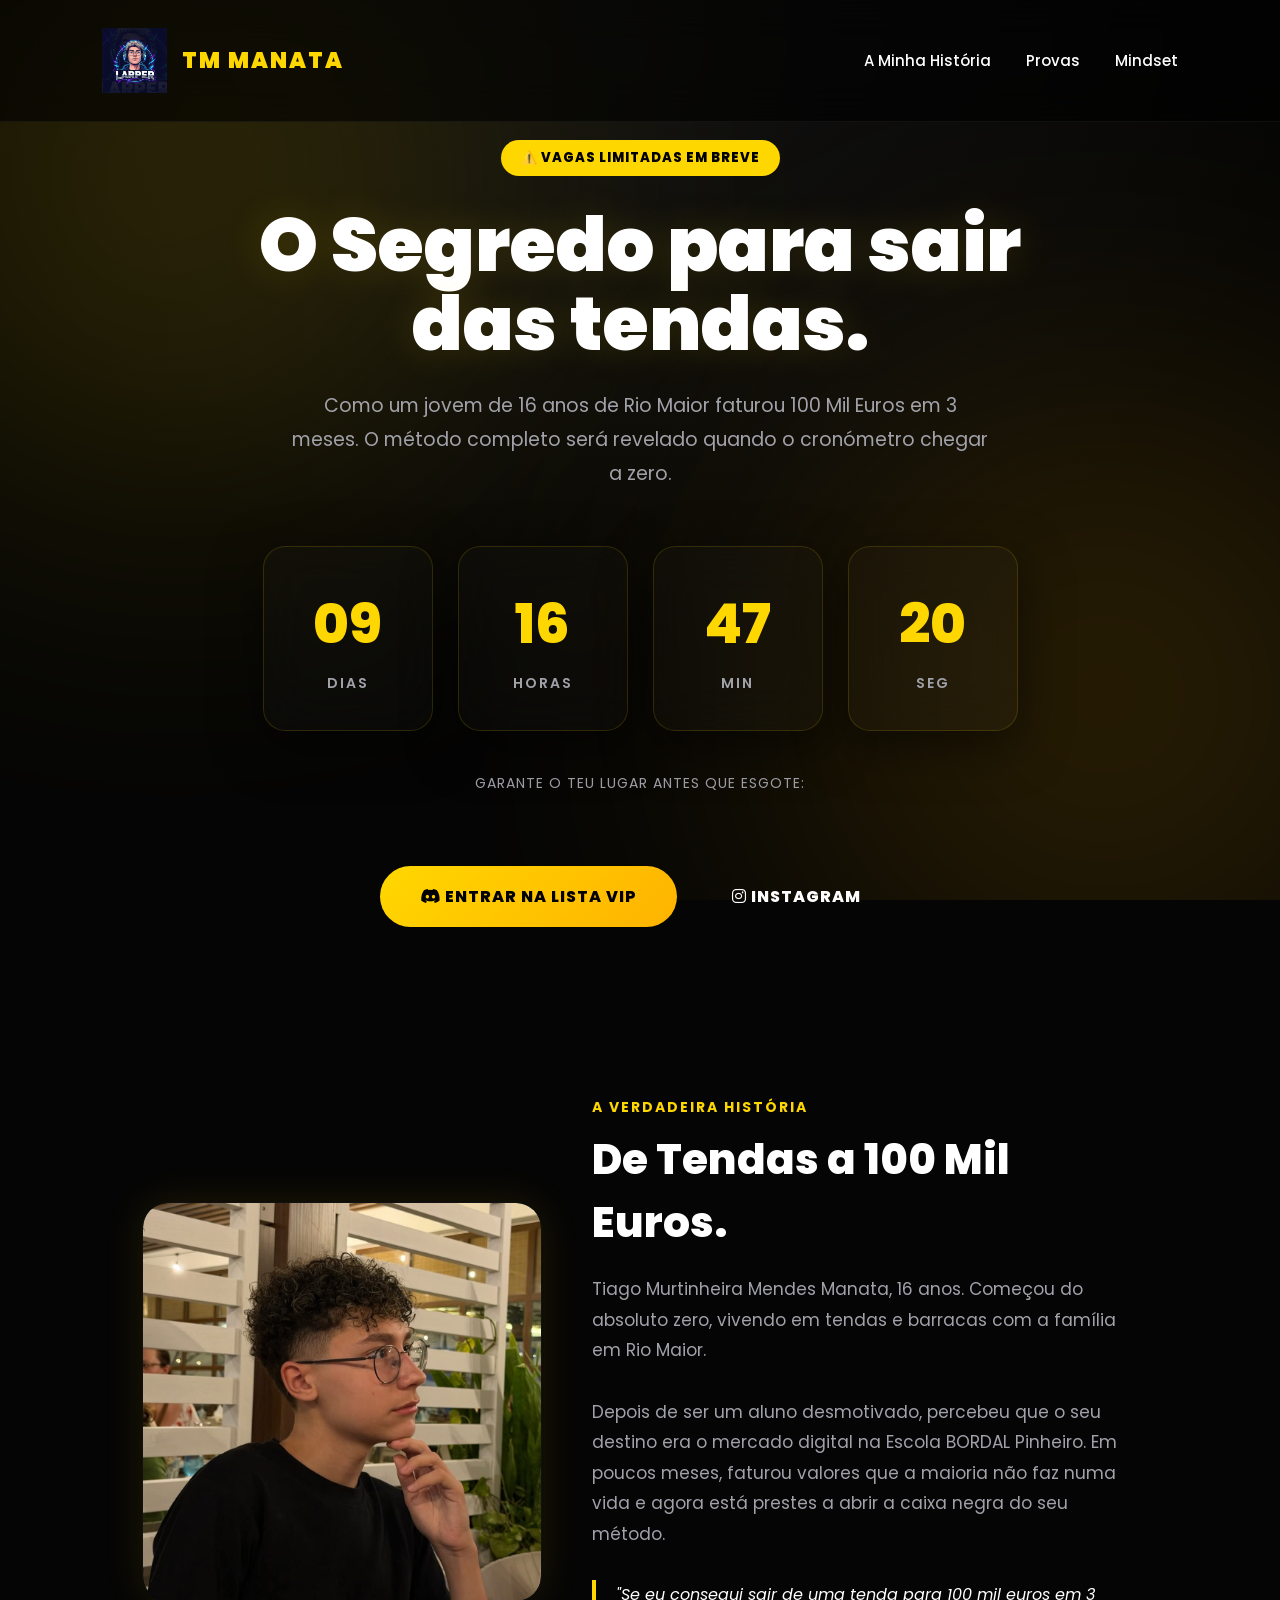
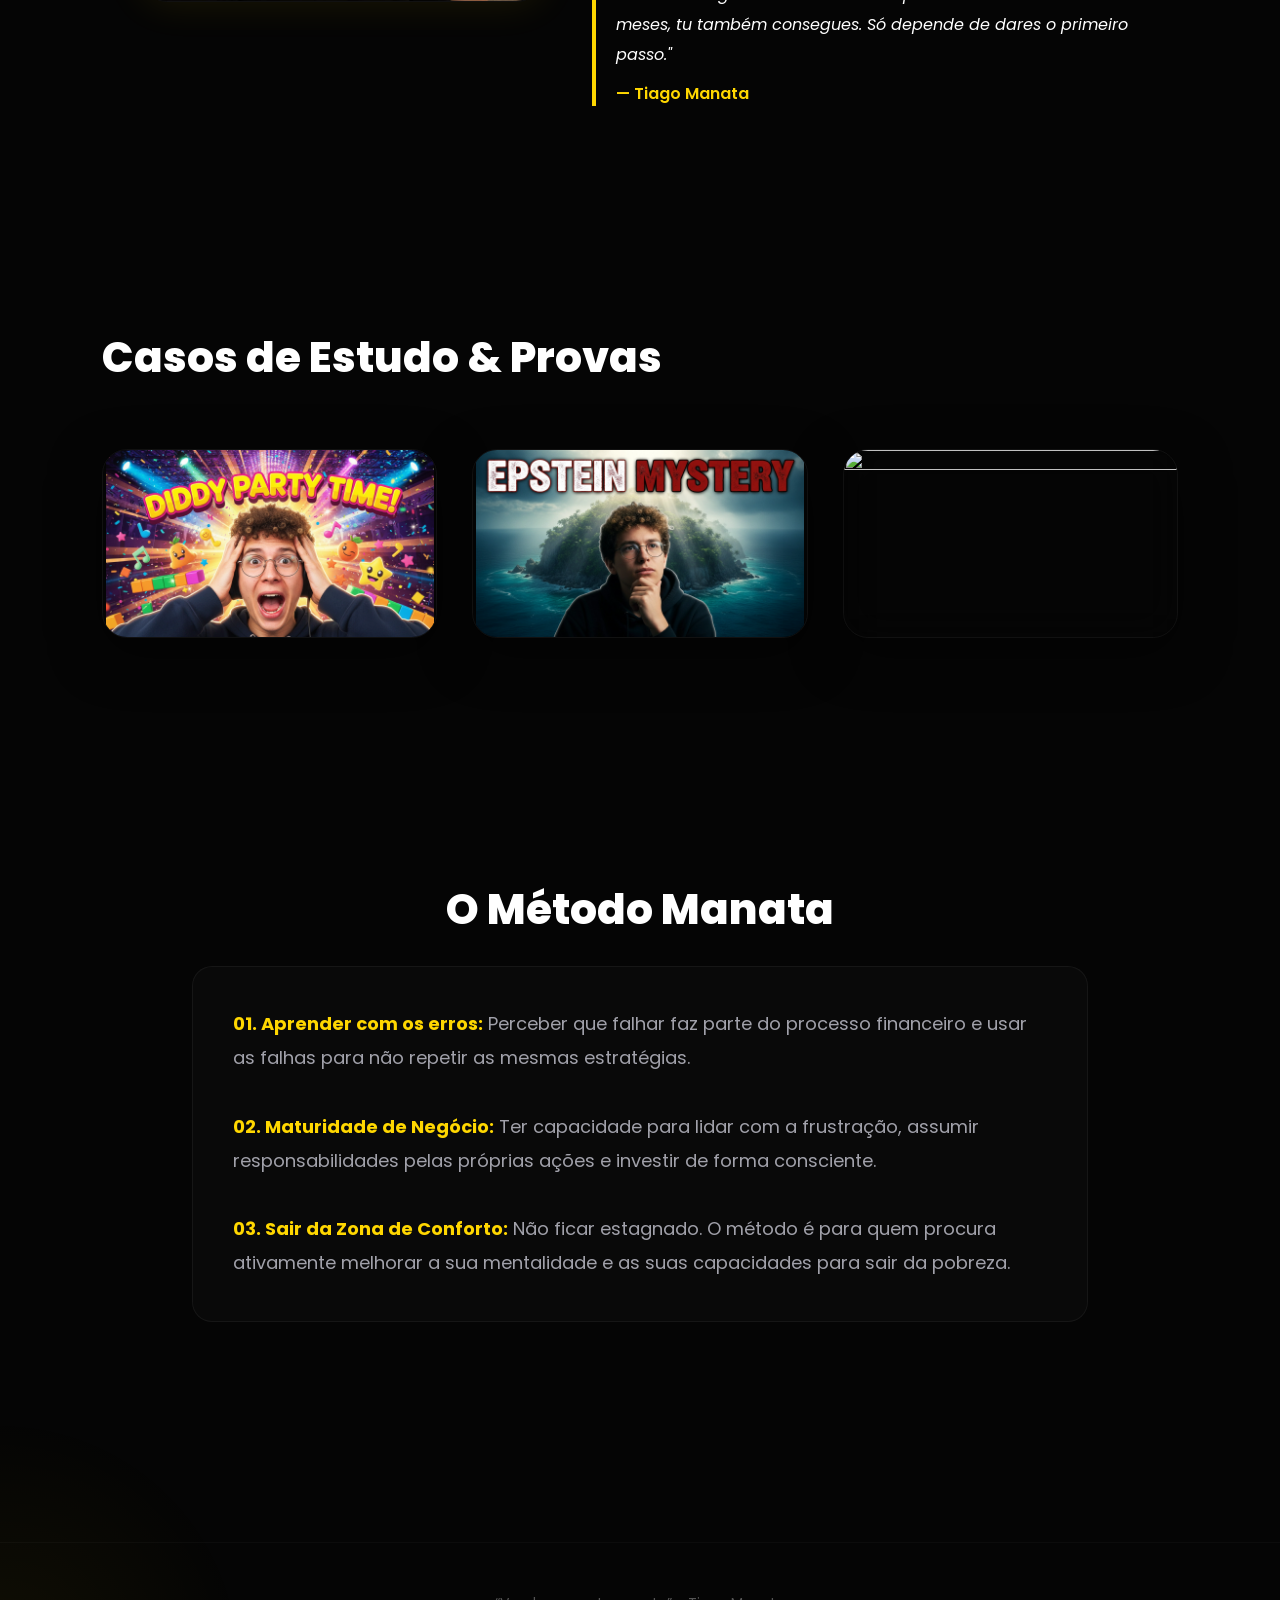
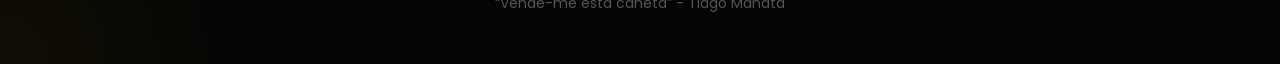
==== commit e3c760cb: "Update index.html" ====
--- a/index.html
+++ b/index.html
@@ -74,9 +74,18 @@
 
         <div class="buttons" style="display: flex; flex-direction: column; align-items: center; gap: 15px; width: 100%;">
             <p style="font-size: 14px; color: var(--text2); text-transform: uppercase; letter-spacing: 1px;">Garante o teu lugar antes que esgote:</p>
-            <a href="https://discord.gg/t5rCtWuQvP" class="primary" target="_blank">
-                <i class="fab fa-discord"></i>
-            </a>
+            
+            <div style="display: flex; gap: 15px; flex-wrap: wrap; justify-content: center;">
+                <a href="https://discord.gg/t5rCtWuQvP" class="primary" target="_blank">
+                    <i class="fab fa-discord"></i>
+                    Entrar na Lista VIP
+                </a>
+                
+                <a href="https://www.instagram.com/tiago__manata/" class="secondary" target="_blank" style="border-color: rgba(255,215,0,0.3); color: #fff;">
+                    <i class="fab fa-instagram"></i>
+                    Instagram
+                </a>
+            </div>
         </div>
 
     </section>
@@ -136,7 +145,7 @@
     </section>
 
     <footer>
-        © “Vende-me esta caneta” - Tiago Manata
+        “Vende-me esta caneta” - Tiago Manata
     </footer>
 
     <script src="script.js?v=7"></script>
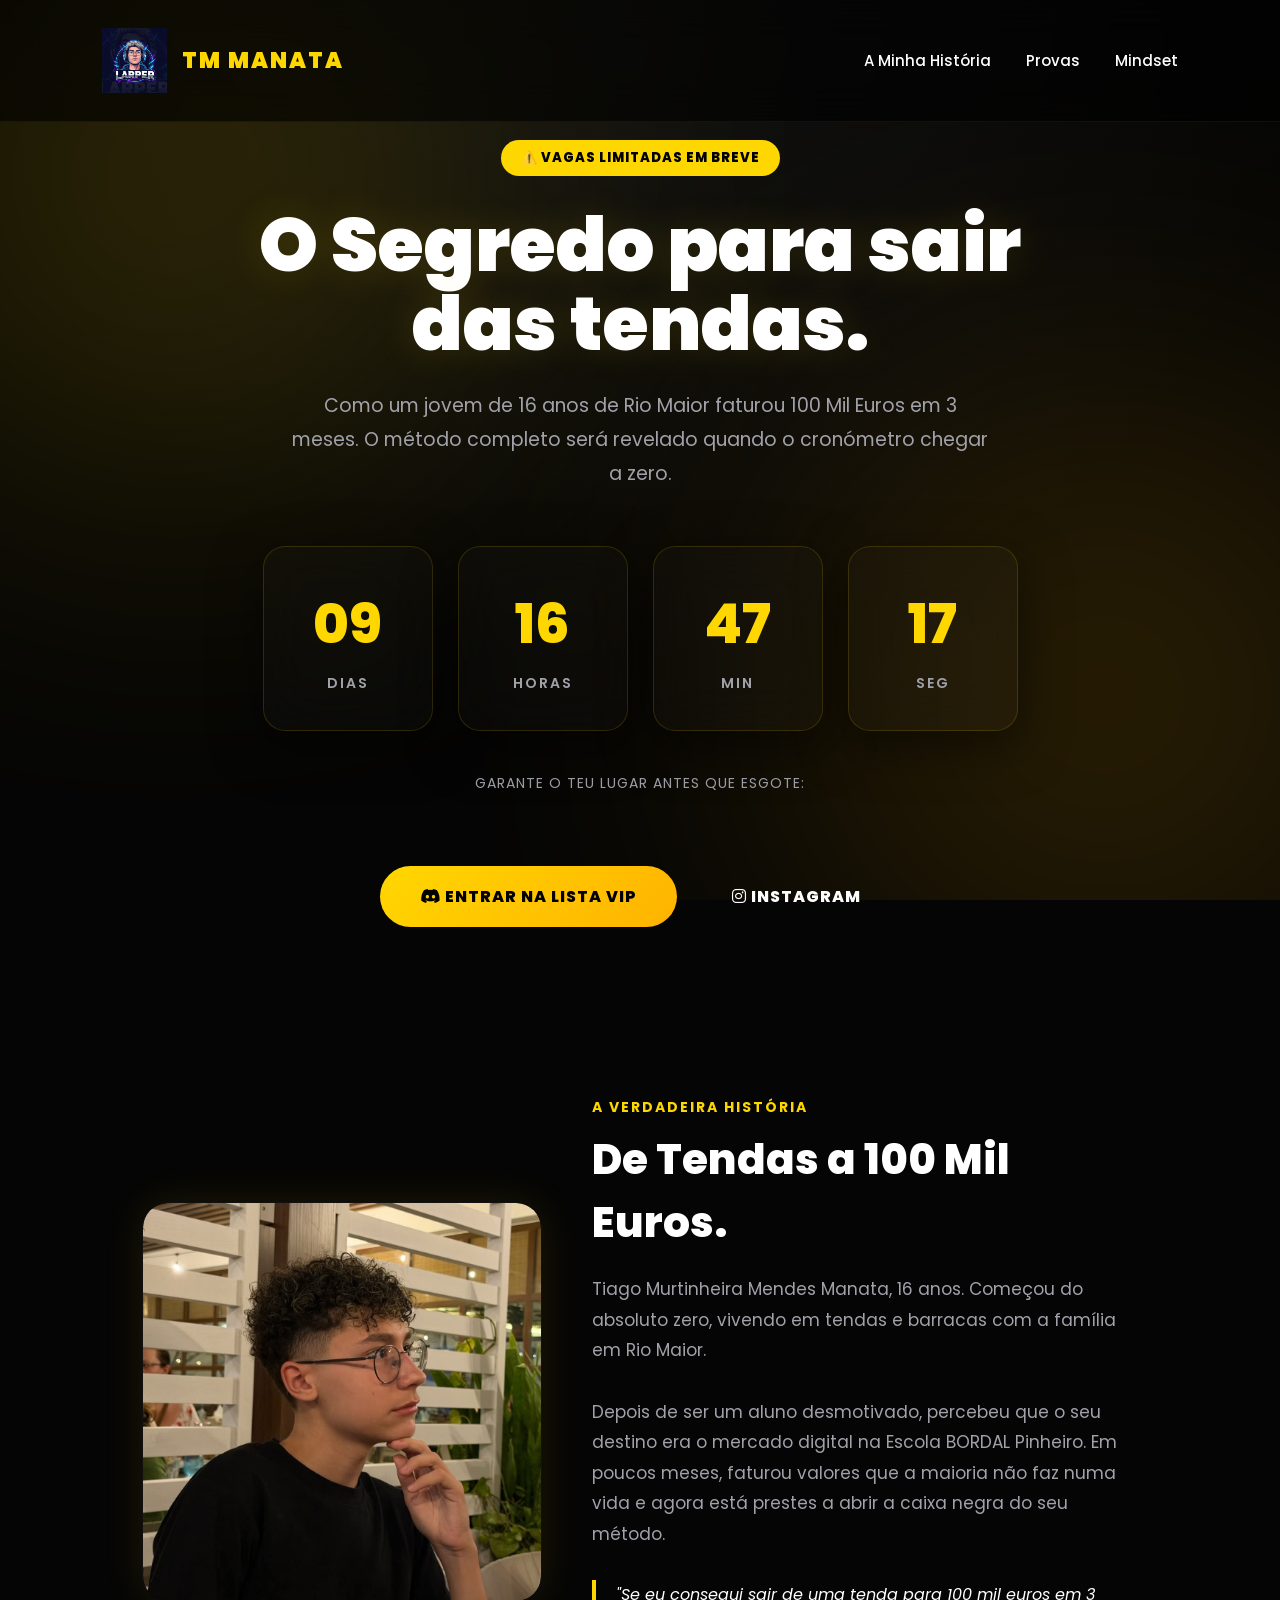
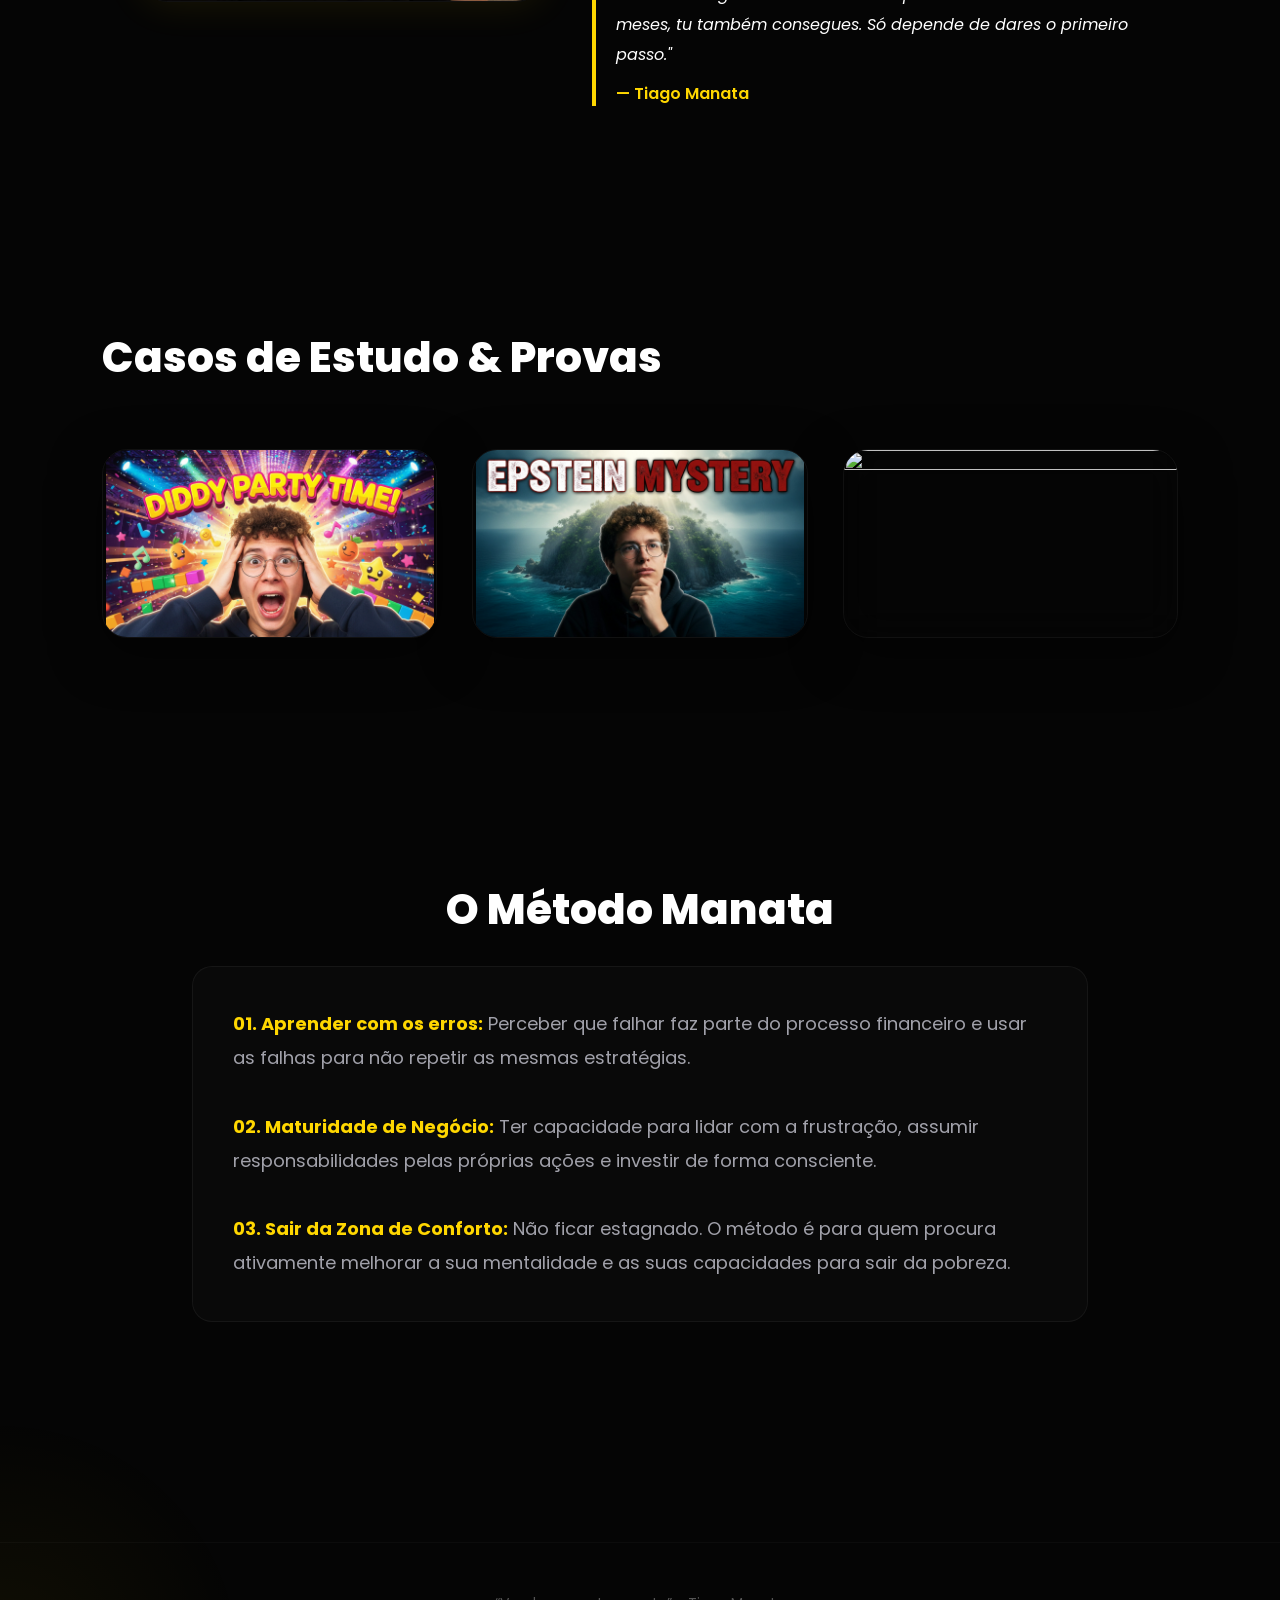
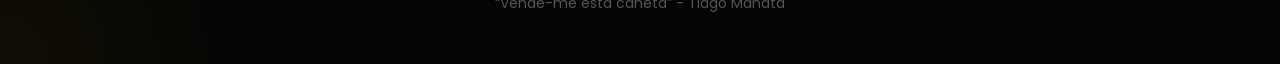
==== commit f84fd155: "Update index.html" ====
--- a/index.html
+++ b/index.html
@@ -76,7 +76,7 @@
             <p style="font-size: 14px; color: var(--text2); text-transform: uppercase; letter-spacing: 1px;">Garante o teu lugar antes que esgote:</p>
             
             <div style="display: flex; gap: 15px; flex-wrap: wrap; justify-content: center;">
-                <a href="https://discord.gg/t5rCtWuQvP" class="primary" target="_blank">
+                <a href="https://discord.gg/8CD8hky83g" class="primary" target="_blank">
                     <i class="fab fa-discord"></i>
                     Entrar na Lista VIP
                 </a>
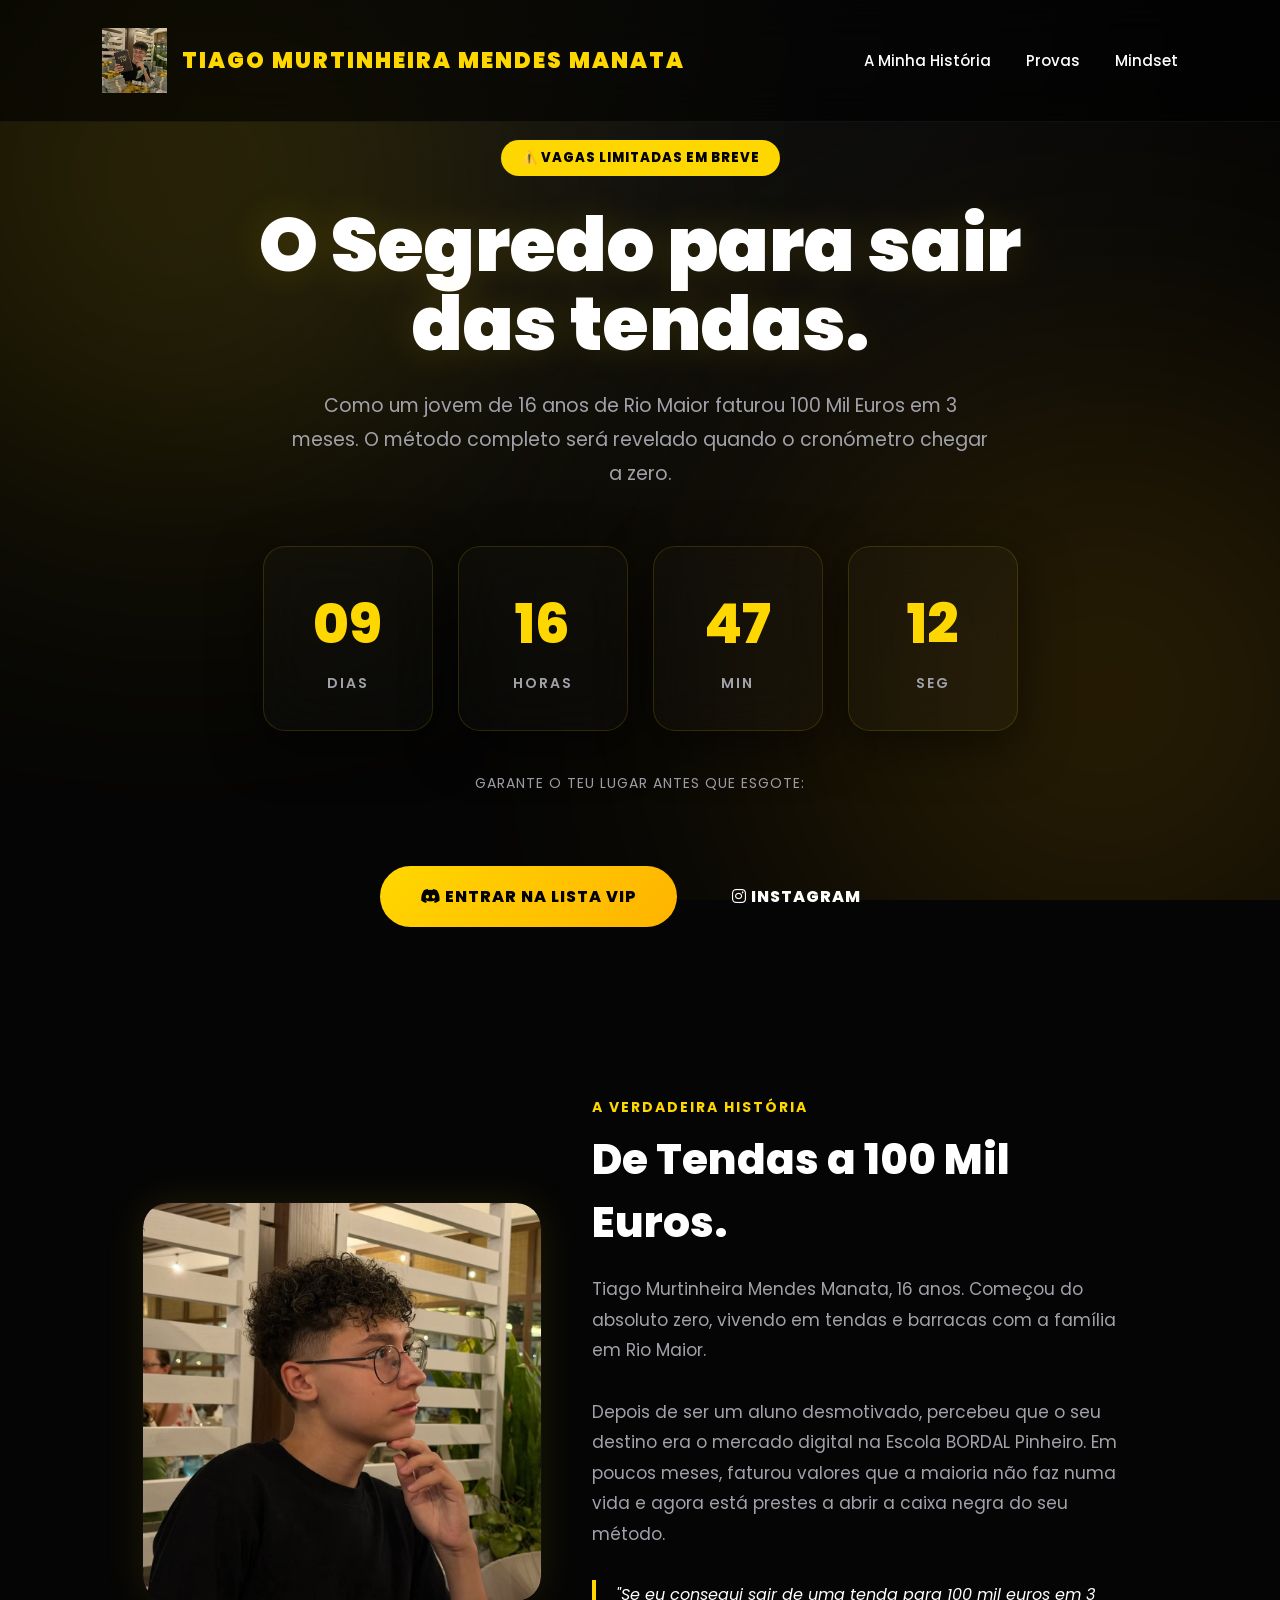
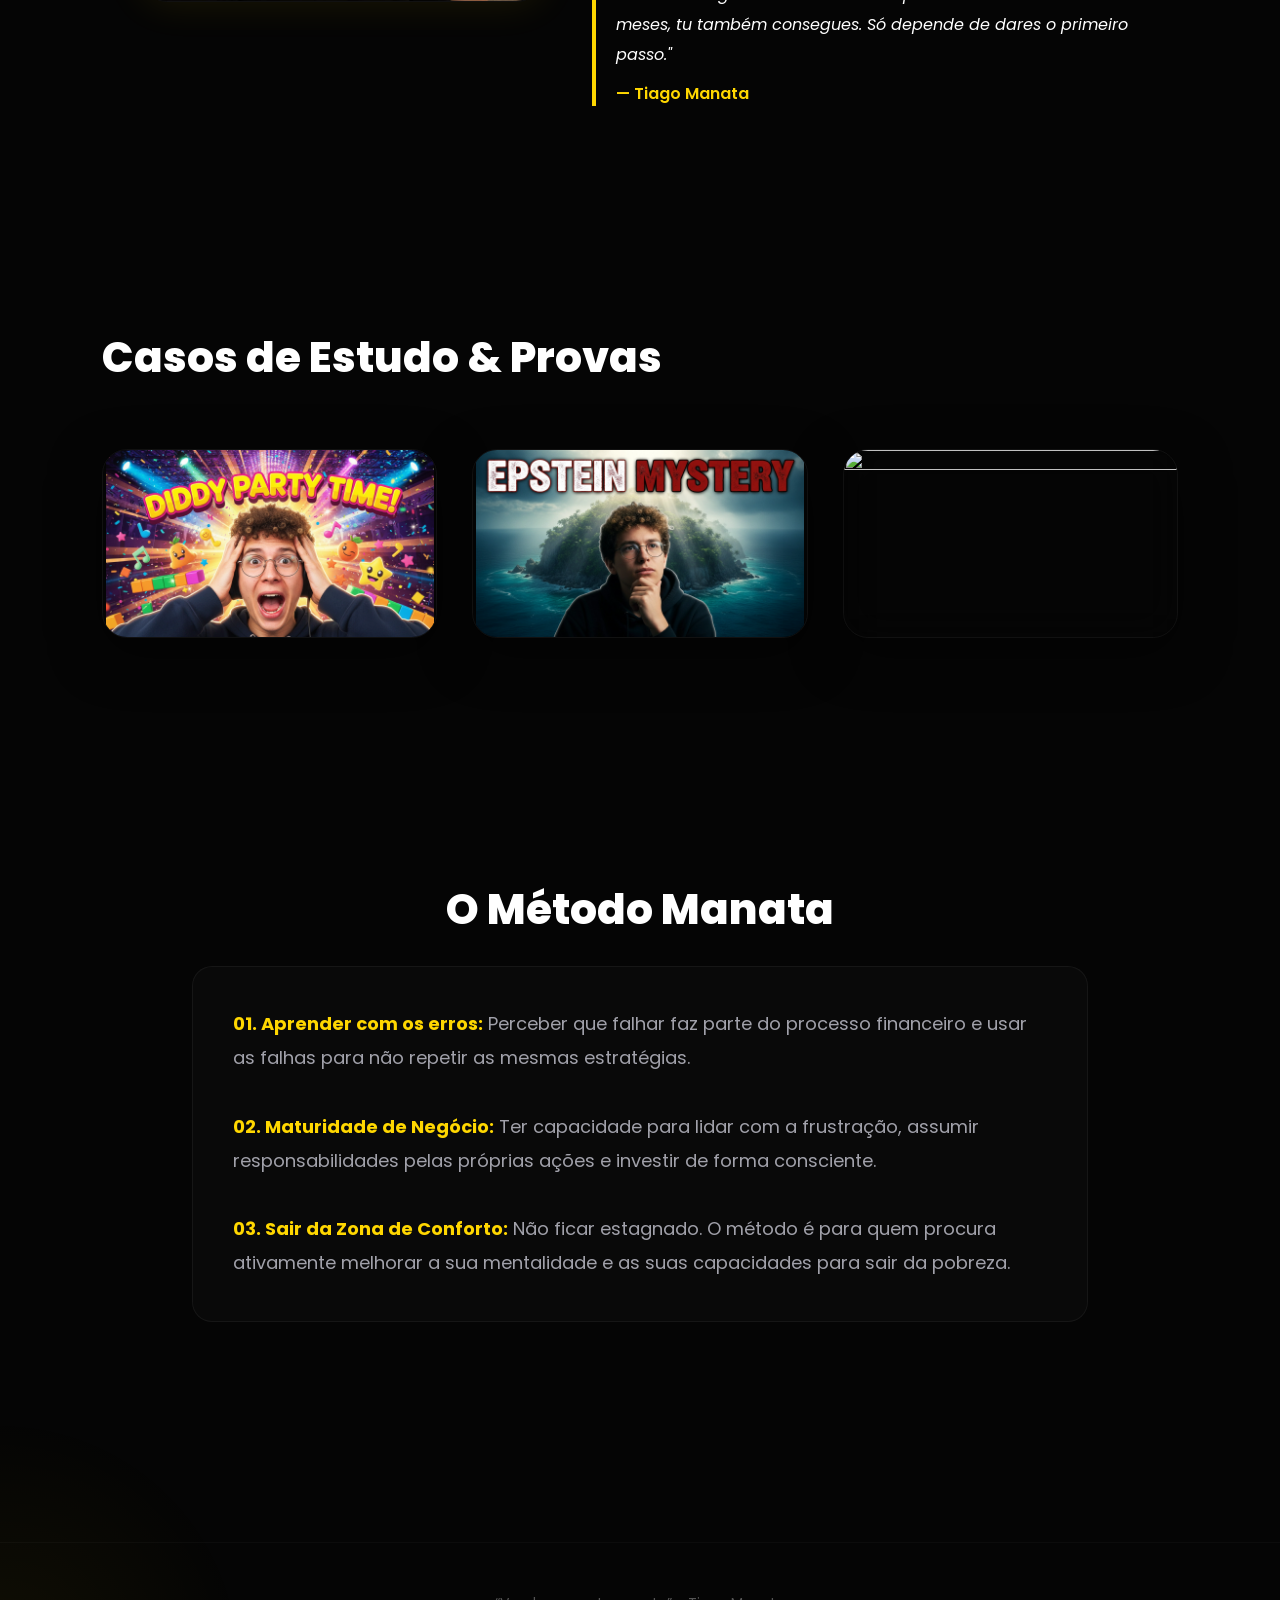
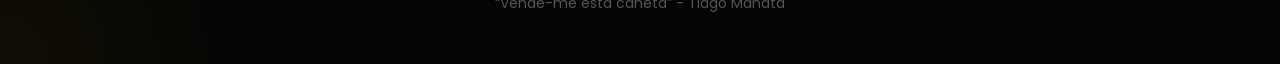
==== commit e4298d18: "Update index.html" ====
--- a/index.html
+++ b/index.html
@@ -25,8 +25,8 @@
 
     <header>
         <div class="logo">
-            <img src="larper_logo_v2.png" alt="Logo TM Manata">
-            <span style="color: var(--primary);">TM MANATA</span>
+            <img src="IMG_3491.jpg" alt="Logo TM Manata">
+            <span style="color: var(--primary);">TIAGO MURTINHEIRA MENDES MANATA</span>
         </div>
         <nav>
             <a href="#profile">A Minha História</a>
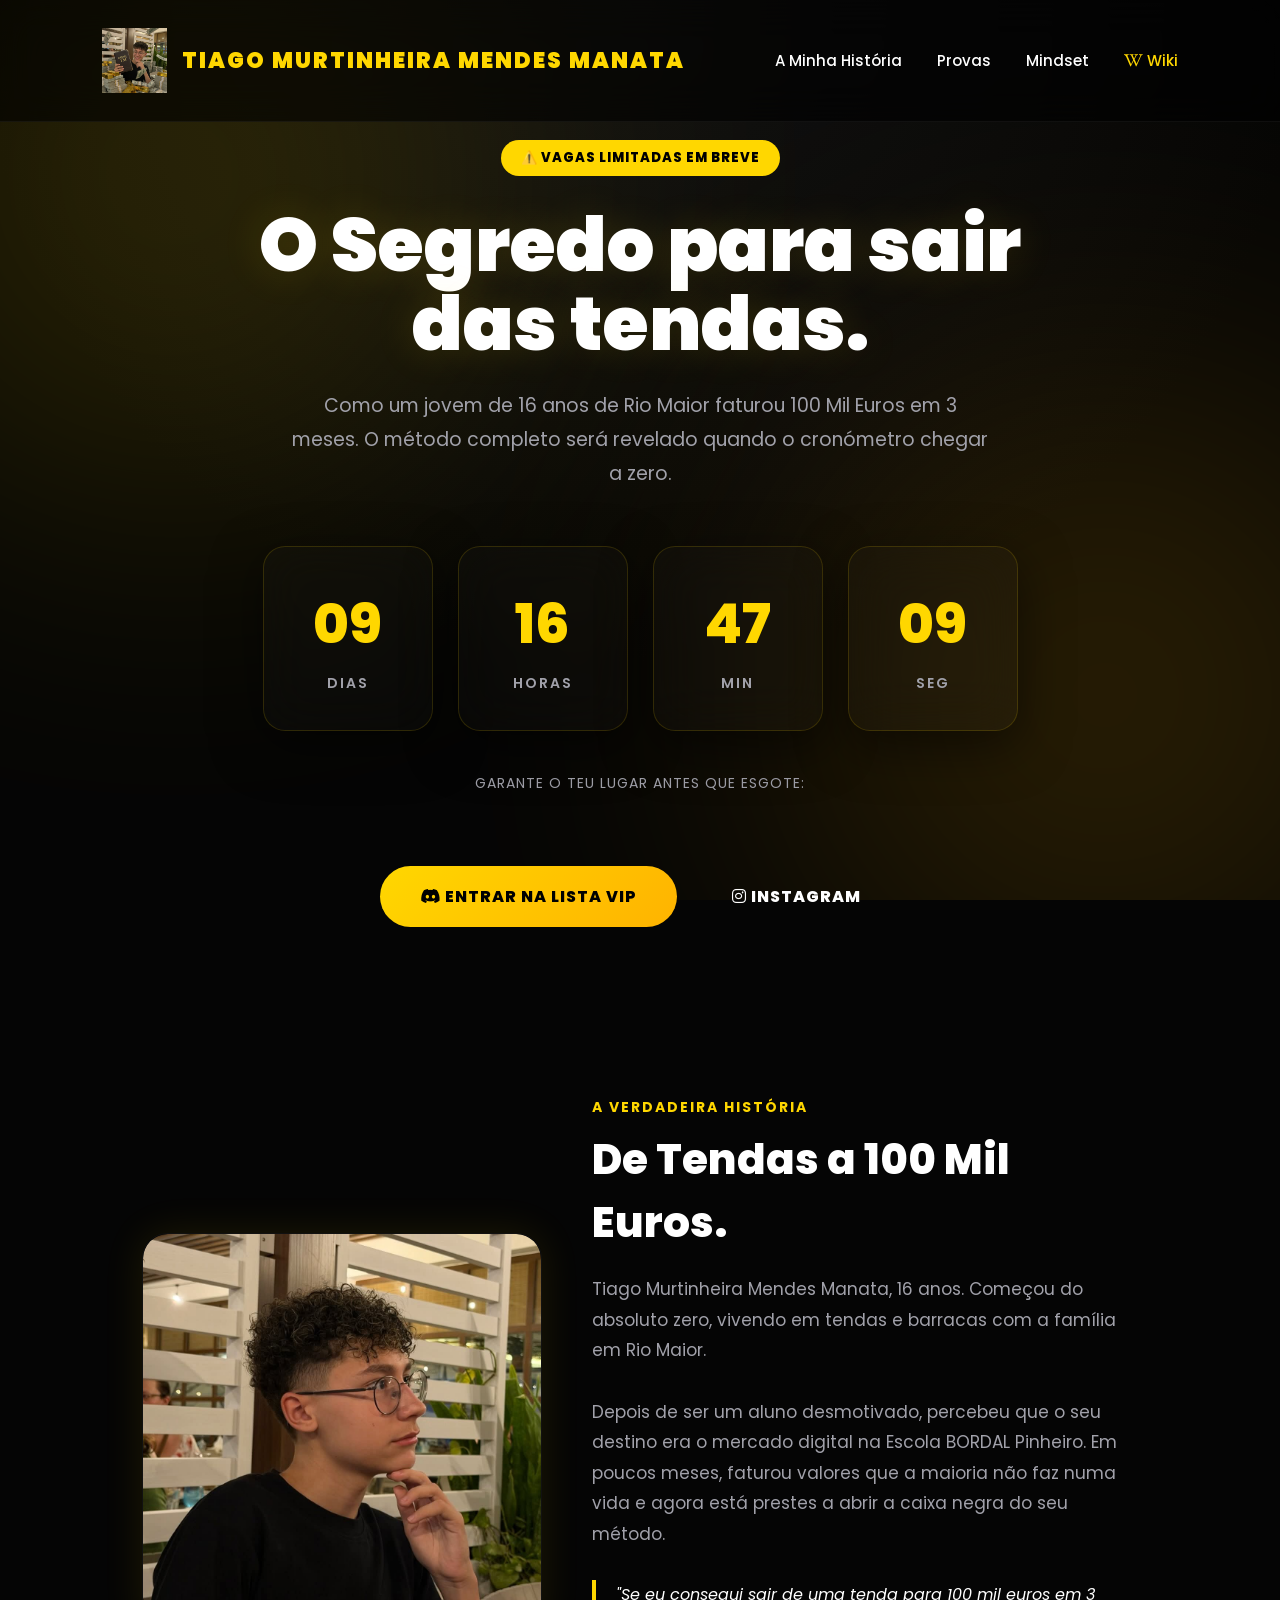
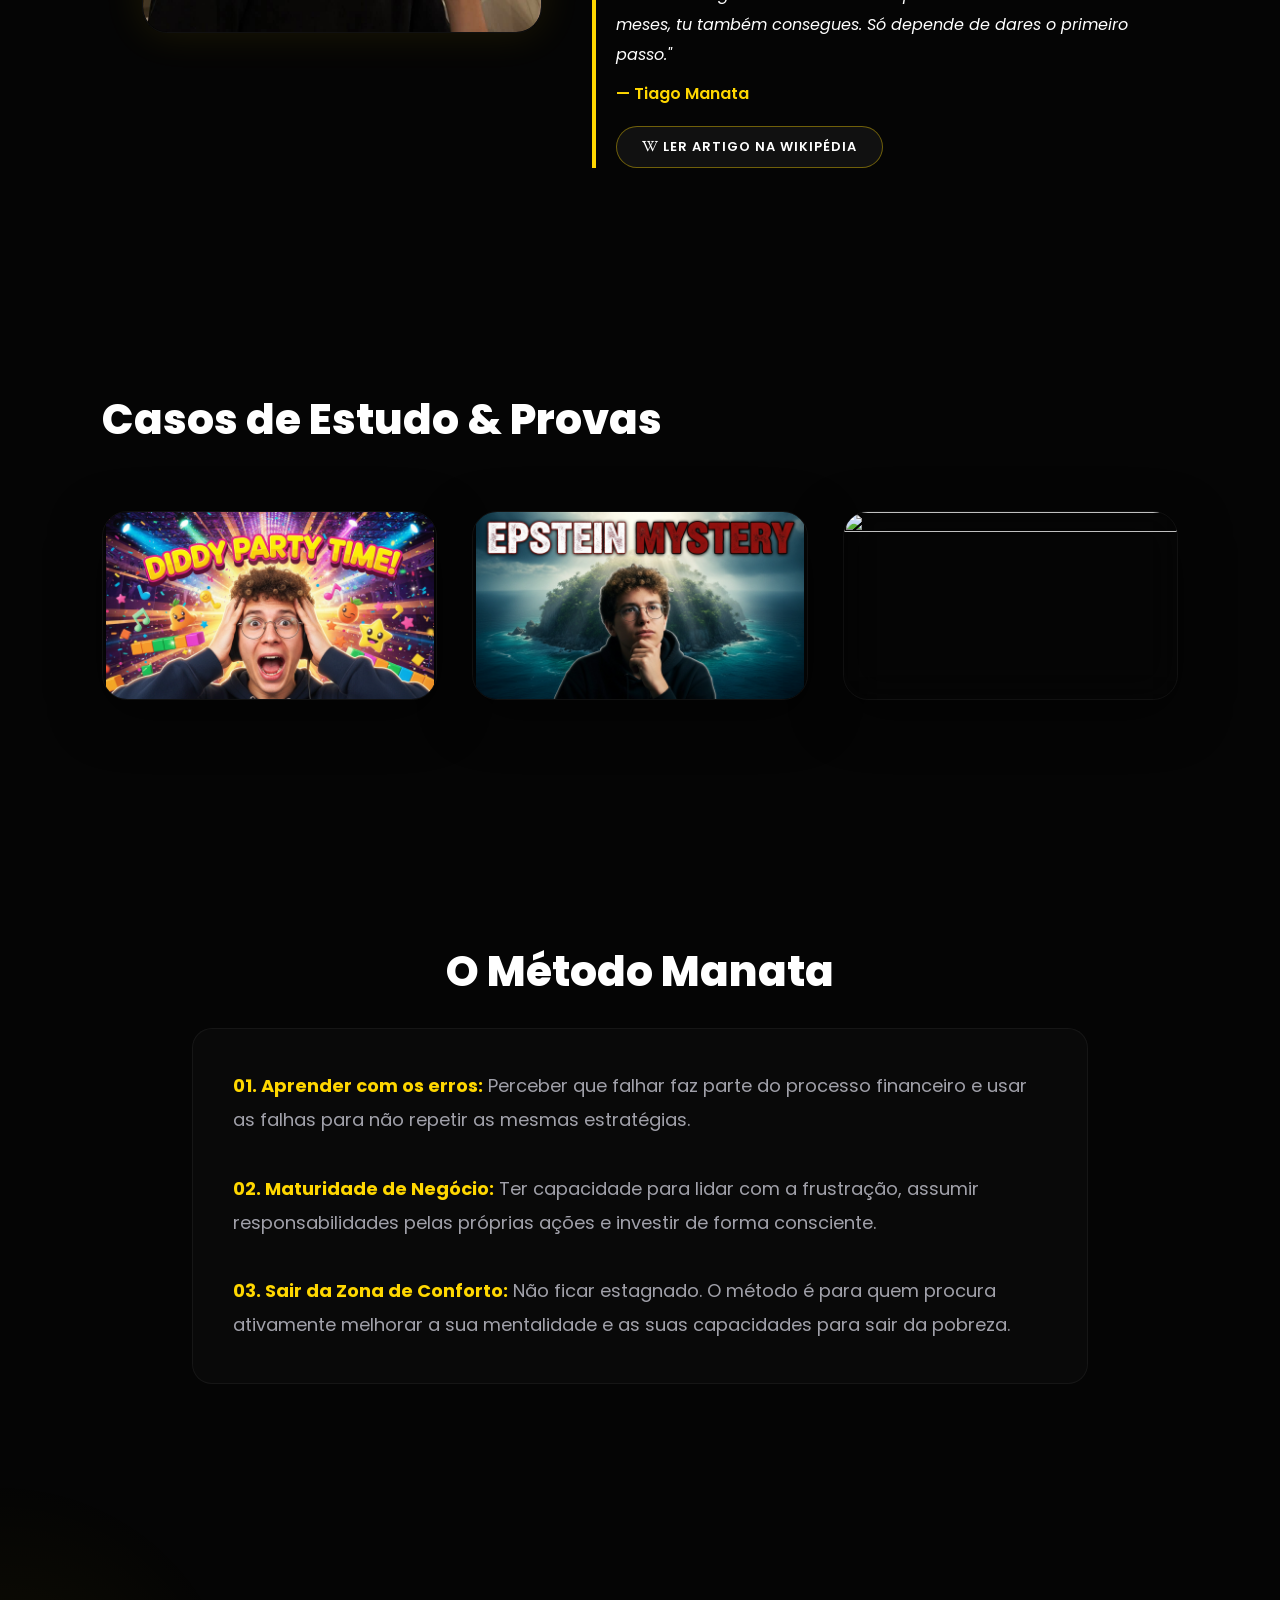
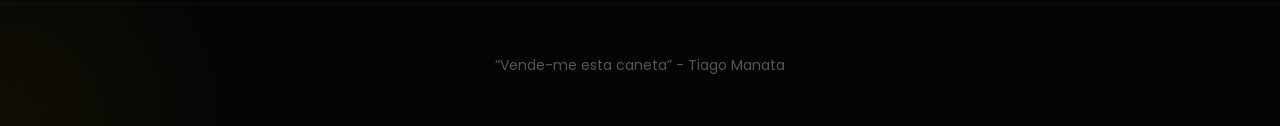
==== commit 4e259e5b: "Update index.html" ====
--- a/index.html
+++ b/index.html
@@ -32,6 +32,7 @@
             <a href="#profile">A Minha História</a>
             <a href="#gallery">Provas</a>
             <a href="#about">Mindset</a>
+            <a href="wiki.html" target="_blank" style="color: var(--primary);"><i class="fab fa-wikipedia-w"></i> Wiki</a>
         </nav>
     </header>
 
@@ -112,6 +113,10 @@
                         "Se eu consegui sair de uma tenda para 100 mil euros em 3 meses, tu também consegues. Só depende de dares o primeiro passo."
                     </p>
                     <span style="display: block; margin-top: 10px; color: var(--primary); font-weight: 600;">— Tiago Manata</span>
+                    
+                    <a href="wiki.html" target="_blank" style="display: inline-block; margin-top: 20px; font-size: 13px; font-weight: 600; padding: 10px 25px; border: 1px solid rgba(255,215,0,0.4); border-radius: 999px; color: #fff; text-decoration: none; transition: .3s; text-transform: uppercase; letter-spacing: 1px; background: rgba(255,255,255,0.05);">
+                        <i class="fab fa-wikipedia-w"></i> Ler artigo na Wikipédia
+                    </a>
                 </div>
             </div>
 
@@ -148,7 +153,7 @@
         “Vende-me esta caneta” - Tiago Manata
     </footer>
 
-    <script src="script.js?v=7"></script>
+    <script src="script.js?v=8"></script>
 
 </body>
 </html>
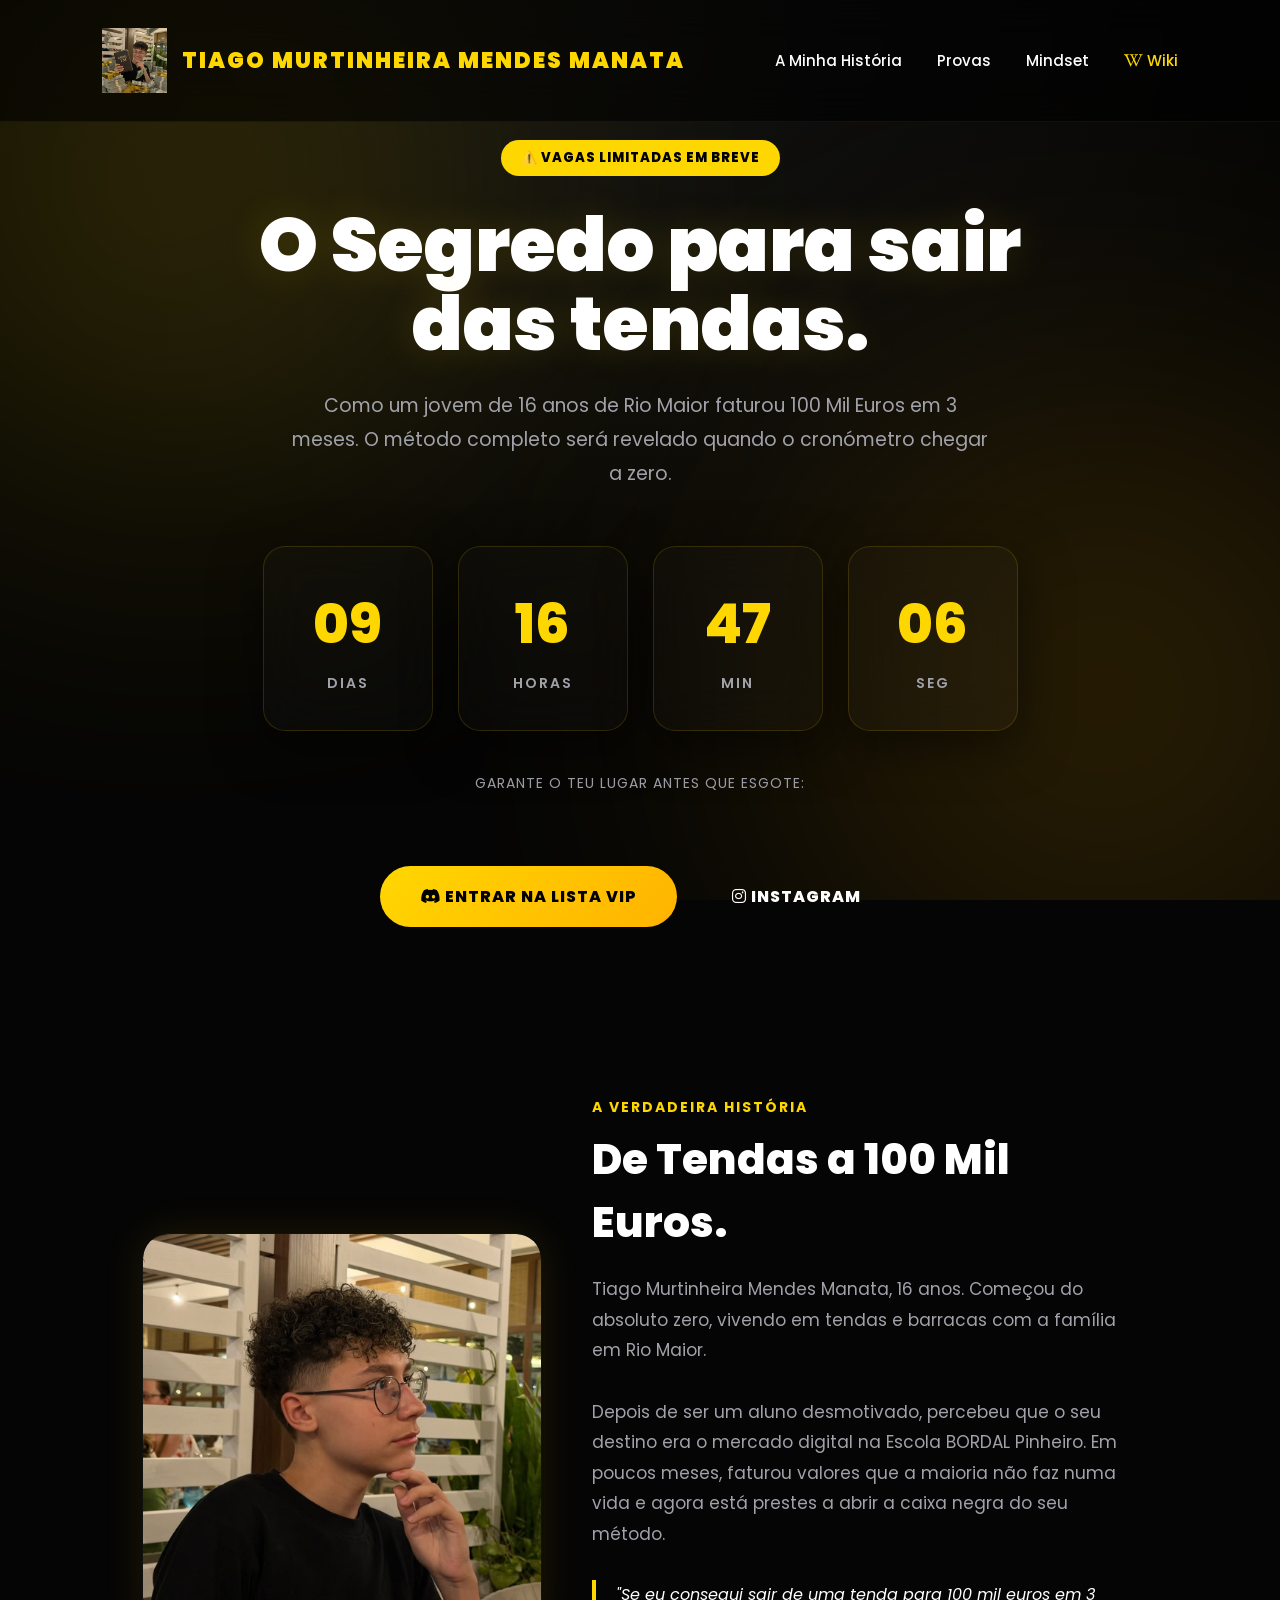
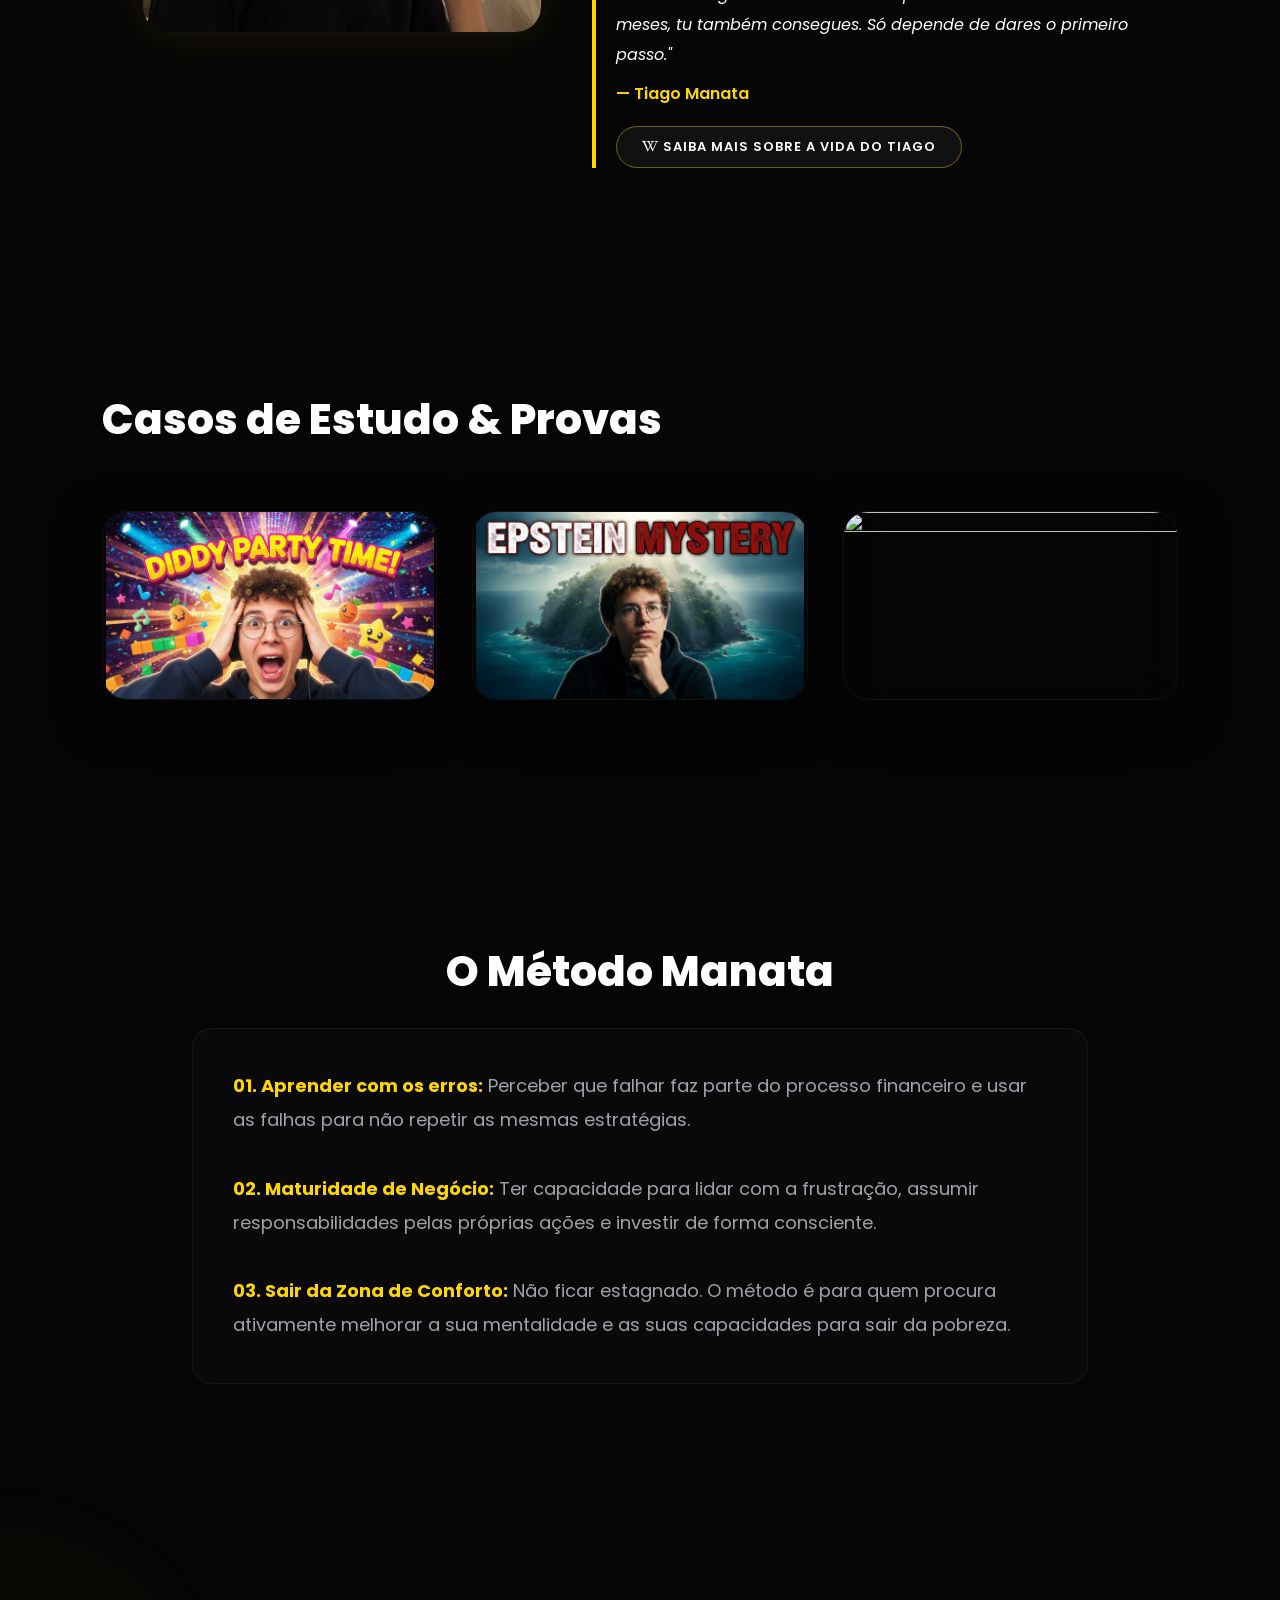
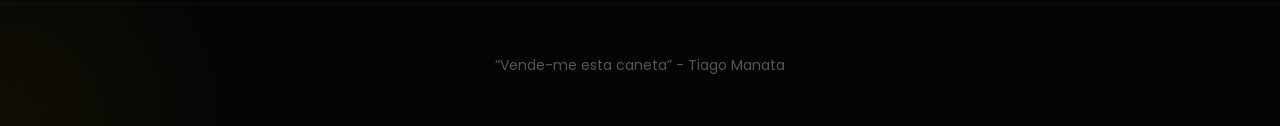
==== commit da22b386: "Update index.html" ====
--- a/index.html
+++ b/index.html
@@ -115,7 +115,7 @@
                     <span style="display: block; margin-top: 10px; color: var(--primary); font-weight: 600;">— Tiago Manata</span>
                     
                     <a href="wiki.html" target="_blank" style="display: inline-block; margin-top: 20px; font-size: 13px; font-weight: 600; padding: 10px 25px; border: 1px solid rgba(255,215,0,0.4); border-radius: 999px; color: #fff; text-decoration: none; transition: .3s; text-transform: uppercase; letter-spacing: 1px; background: rgba(255,255,255,0.05);">
-                        <i class="fab fa-wikipedia-w"></i> Ler artigo na Wikipédia
+                        <i class="fab fa-wikipedia-w"></i> Saiba mais sobre a vida do Tiago
                     </a>
                 </div>
             </div>
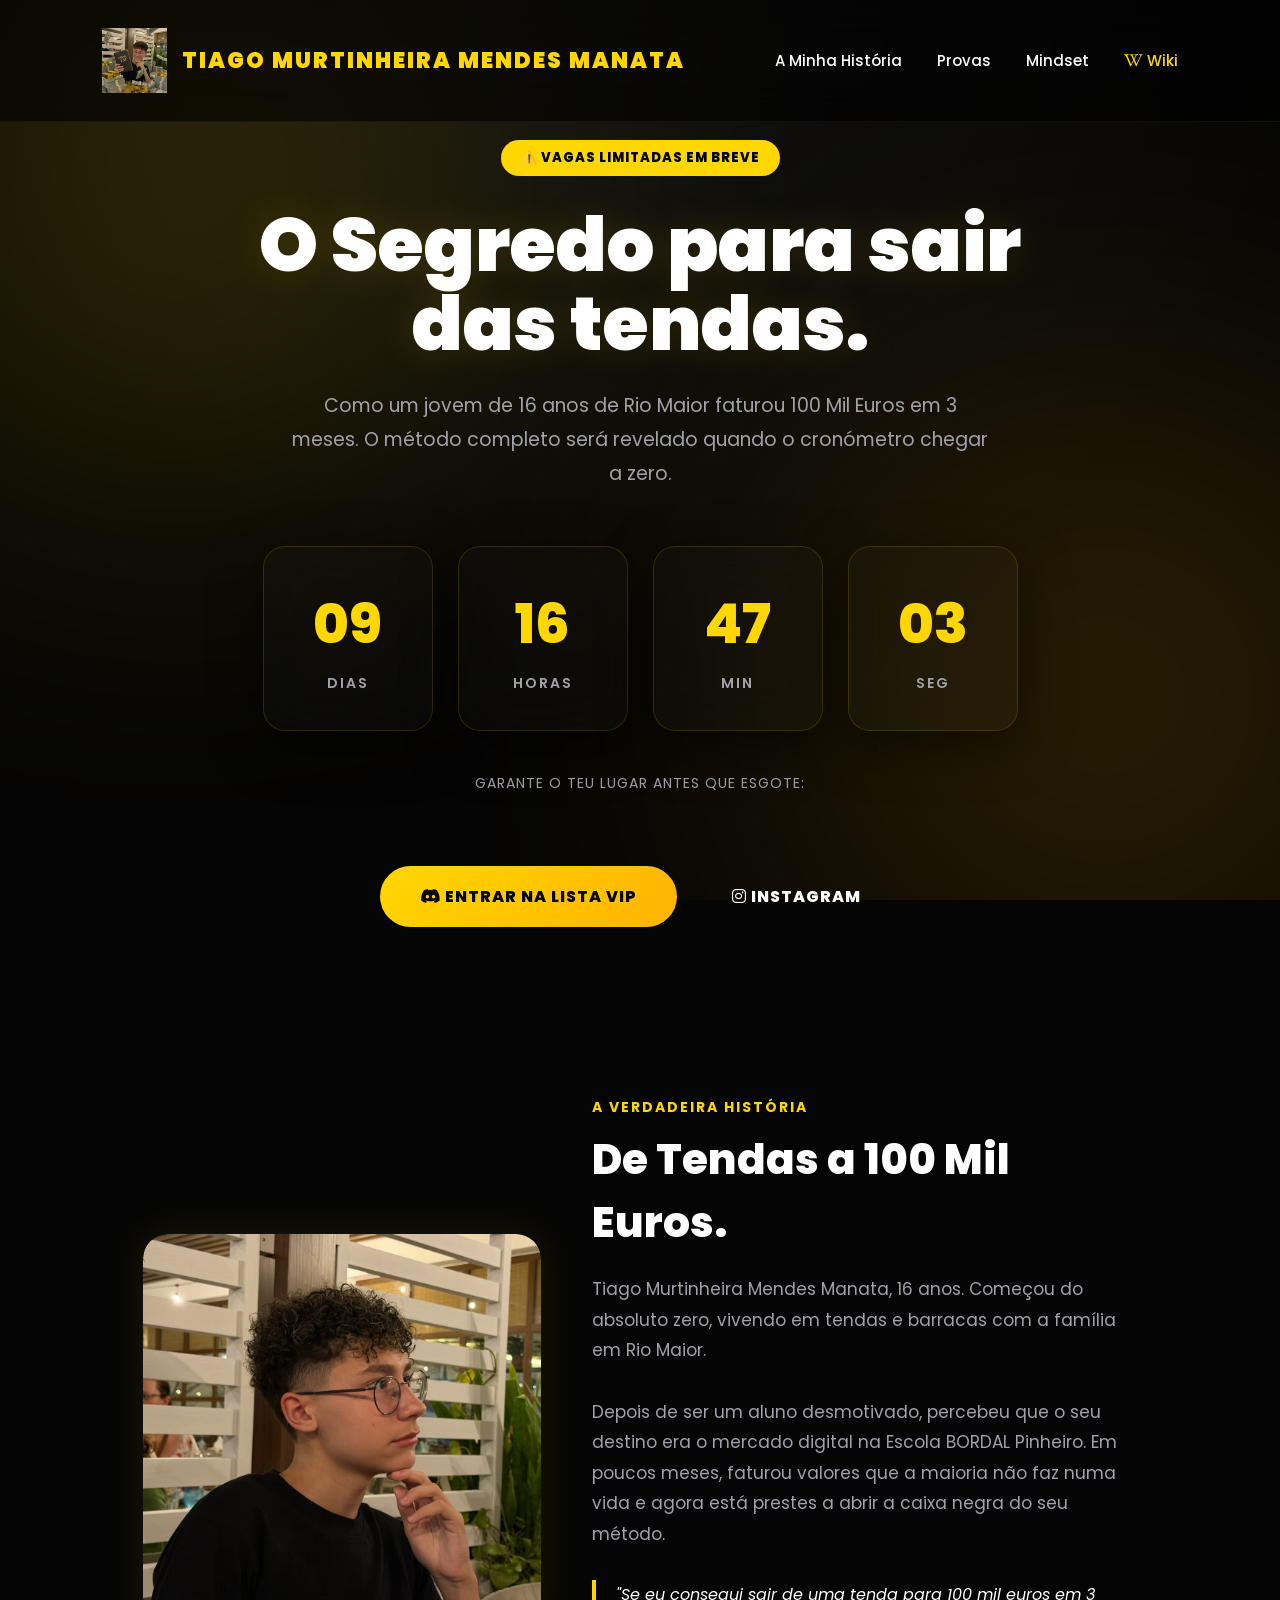
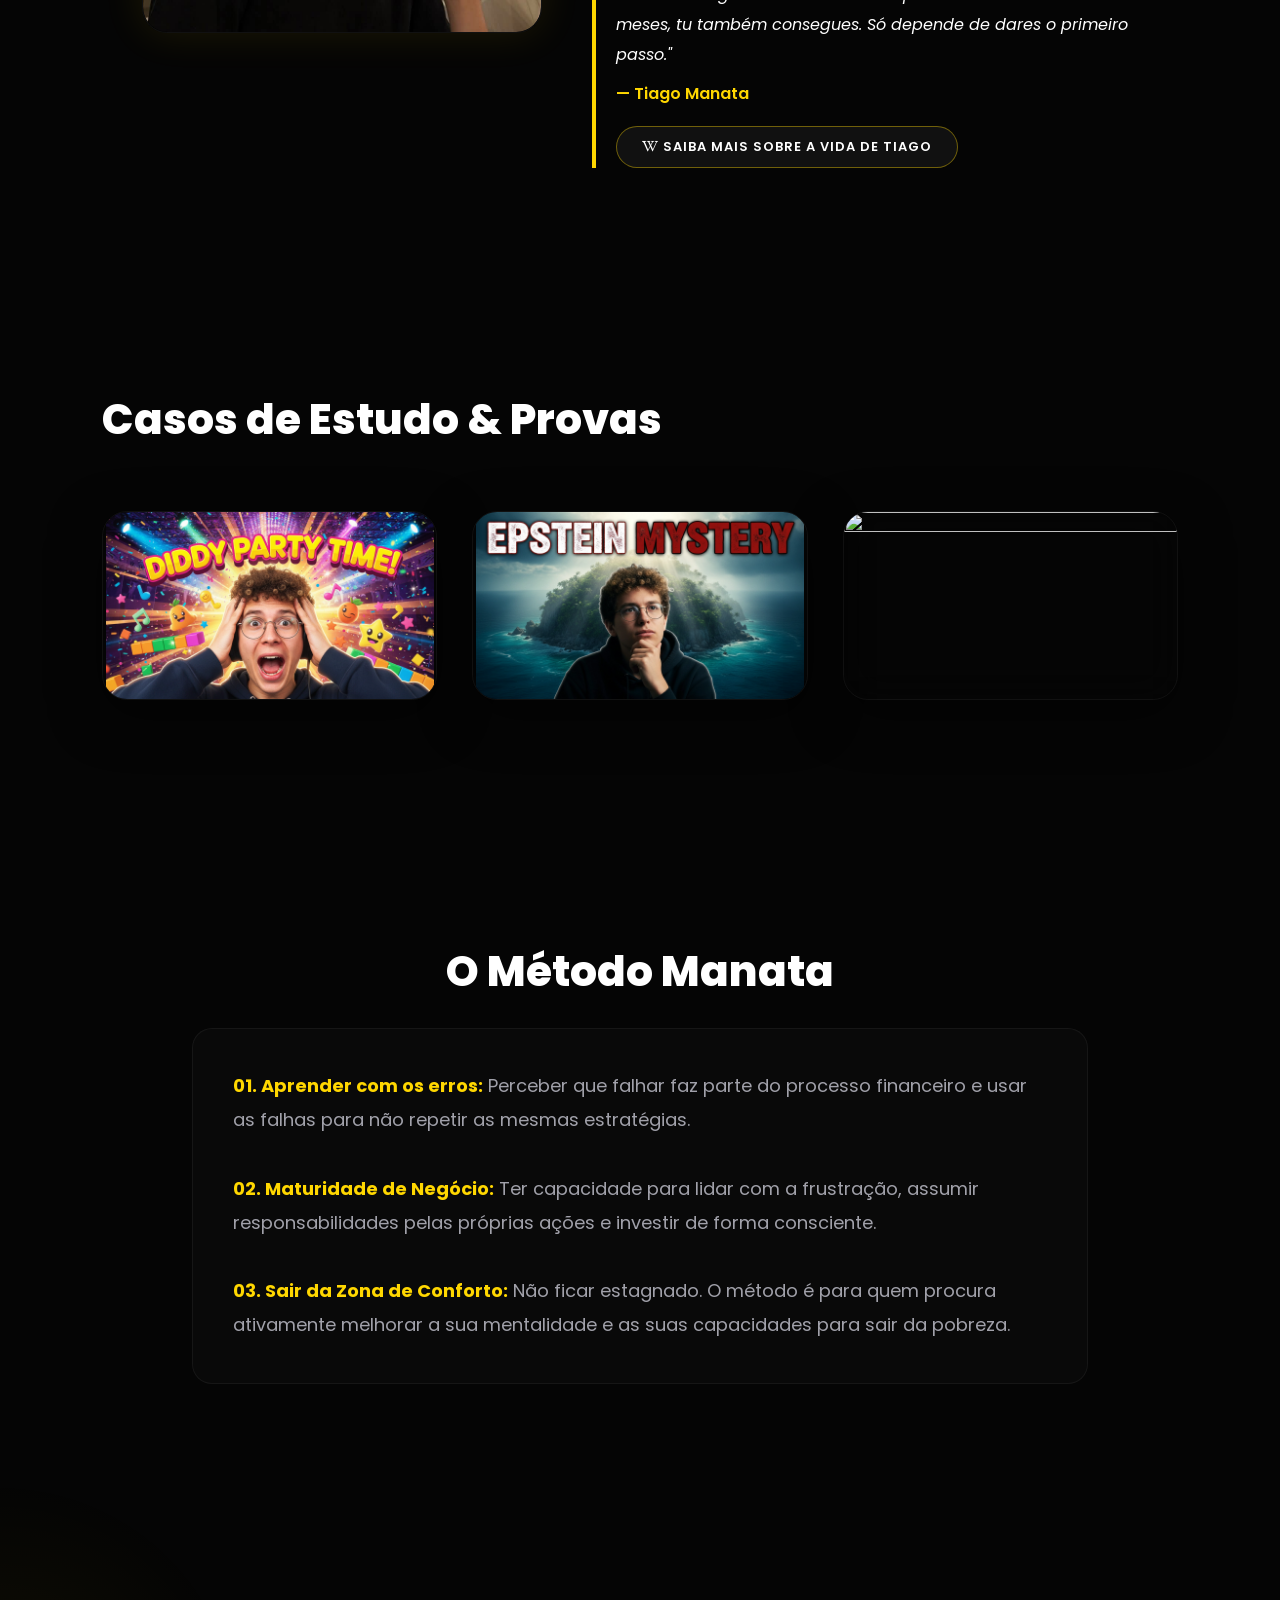
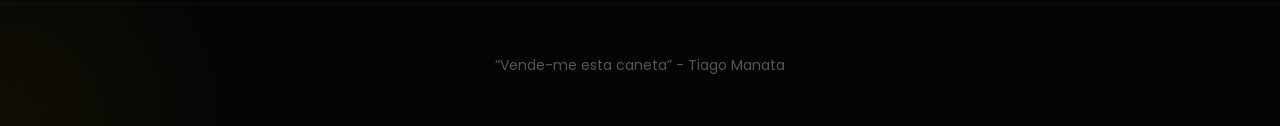
==== commit 63db13f1: "Update index.html" ====
--- a/index.html
+++ b/index.html
@@ -115,7 +115,7 @@
                     <span style="display: block; margin-top: 10px; color: var(--primary); font-weight: 600;">— Tiago Manata</span>
                     
                     <a href="wiki.html" target="_blank" style="display: inline-block; margin-top: 20px; font-size: 13px; font-weight: 600; padding: 10px 25px; border: 1px solid rgba(255,215,0,0.4); border-radius: 999px; color: #fff; text-decoration: none; transition: .3s; text-transform: uppercase; letter-spacing: 1px; background: rgba(255,255,255,0.05);">
-                        <i class="fab fa-wikipedia-w"></i> Saiba mais sobre a vida do Tiago
+                        <i class="fab fa-wikipedia-w"></i> Saiba mais sobre a vida de Tiago
                     </a>
                 </div>
             </div>
